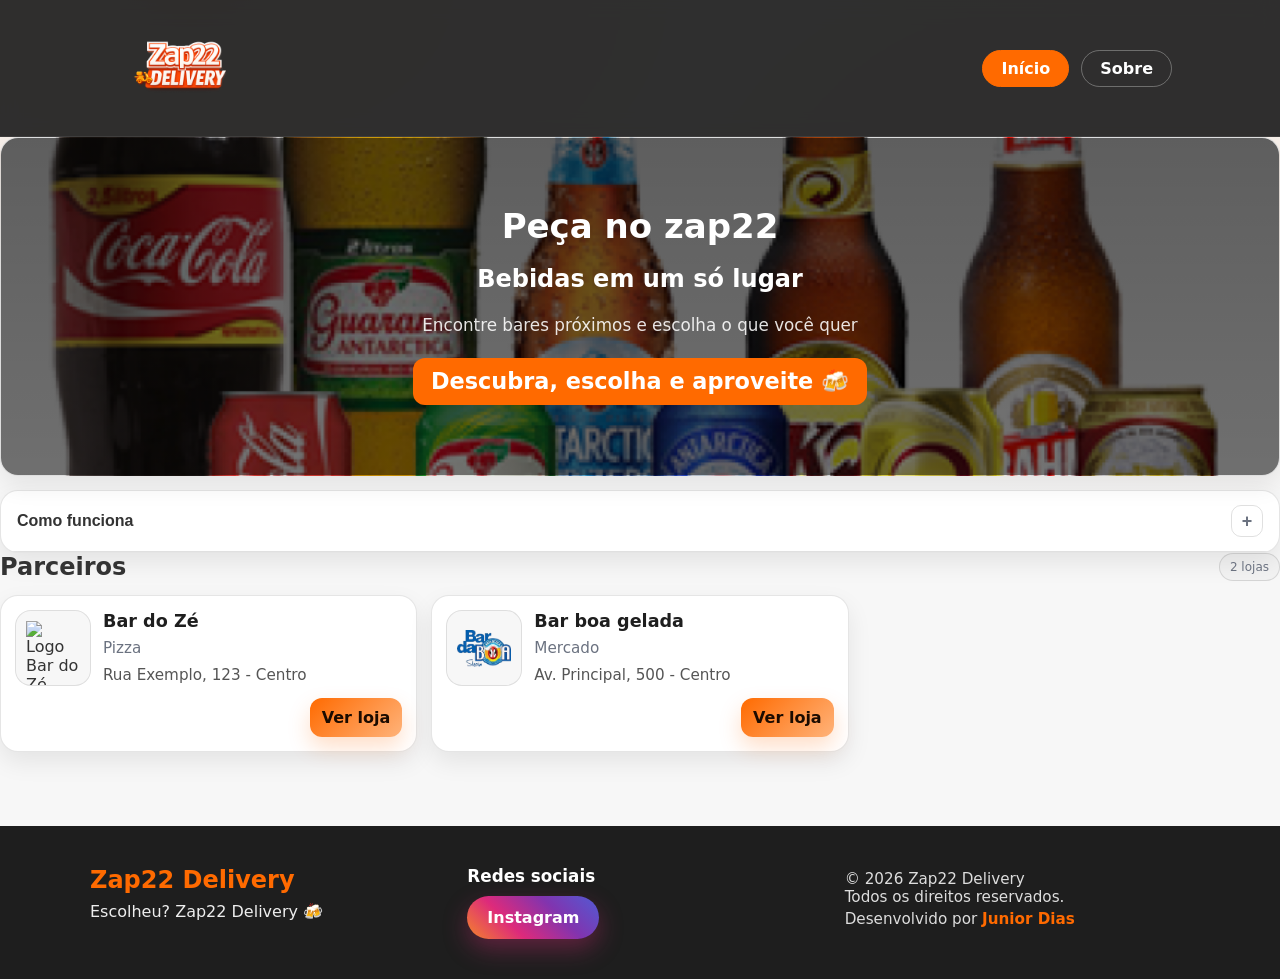
==== index.html @ 2da1bc08 "Update index.html" ====
<!doctype html>
<html lang="pt-br">
<head>
  <meta charset="utf-8" />
  <meta name="viewport" content="width=device-width,initial-scale=1" />
  <title>zap22 • Delivery</title>
  <link rel="stylesheet" href="assets/style.css" />
</head>
<body>
  <div class="topbar">
    <div class="container header">
      <a class="brand" href="index.html">
  <img class="brand-logo" src="/img/logo.png" alt="Zap22" />
</a>
     <nav class="nav">
  <a href="index.html" class="nav-btn active">Início</a>
  <a href="sobre.html" class="nav-btn">Sobre</a>
</nav>
    </div>
  </div>

 <section class="hero hero-bg">
  <div class="hero-overlay"></div>

  <div class="hero-content">
    <h1>Peça no zap22</h1>
    <h2>Bebidas em um só lugar</h2>
    <p>Encontre bares próximos e escolha o que você quer</p>
    <span>Descubra, escolha e aproveite 🍻</span>

   
    </div>

    </div>
</section>
</main>
    <div class="spacer"></div>

    <section id="como-funciona" class="accordion card">
  <button class="accordion-btn" type="button" aria-expanded="false" aria-controls="como-panel">
    <span class="accordion-title">Como funciona</span>
    <span class="accordion-icon" aria-hidden="true">+</span>
  </button>

  <div id="como-panel" class="accordion-panel" hidden>
    <ul class="accordion-list">
      <li>Abra uma loja parceira.</li>
      <li>Escolha seu bairro (taxa muda).</li>
      <li>Adicione produtos ao carrinho.</li>
      <li>Finalize: mensagem pronta no WhatsApp do parceiro.</li>
      <li>Rápido, prático, sem cadastro ou login</li>
    </ul>
  </div>
</section>

    <section id="parceiros">
      <div class="row" style="align-items:center; justify-content:space-between;">
        <h2 style="margin:0">Parceiros</h2>
        <span class="badge" id="countBadge">Carregando...</span>
      </div>
      <div class="spacer"></div>

      <div id="storesGrid" class="grid"></div>
    </section>

    <div class="spacer"></div>

      <footer id="footer">
  <div class="footer-container">
    <div class="footer-brand">
      <h3>Zap22 Delivery</h3>
      <span class="footer-slogan">Escolheu? Zap22 Delivery 🍻</span>
    </div>

    <div class="footer-links">
      <h4>Redes sociais</h4>
      <a
        href="https://www.instagram.com"
        target="_blank"
        rel="noopener noreferrer"
        aria-label="Instagram Zap22"
      >
        Instagram
      </a>
    </div>

    <div class="footer-copy">
      <p>
        © <span id="ano-footer"></span> Zap22 Delivery <br>
        Todos os direitos reservados.
      </p>
      <p class="footer-dev">
        Desenvolvido por
        <a href="mailto:jrdias32@gmail.com">Junior Dias</a>
      </p>
    </div>
  </div>
</footer>

  <script src="assets/app.js"></script>
  <script>
    Zap22.renderHome();
  </script>
</body>
</html>
---- assets/style.css ----
:root{
  --primary: #FF6A00;
  --primary2: #e85f00;

  --dark: #1E1E1E;
  --light: #F7F7F7;

  /* compat com MVP */
  --bg: var(--light);
  --card: #ffffff;
  --muted: #6b7280;
  --text: #333333;

  --brand: var(--primary);
  --brand2: var(--primary2);

  --danger: #ef4444;
  --border: rgba(0,0,0,.12);
  --shadow: 0 10px 25px rgba(0,0,0,.08);
}

*{ box-sizing:border-box }

body{
  margin:0;
  font-family: system-ui, -apple-system, Segoe UI, Roboto, Arial;
  background:
    radial-gradient(900px 520px at 15% 0%, rgba(255,106,0,.12), transparent 60%),
    radial-gradient(900px 520px at 90% 20%, rgba(255,106,0,.08), transparent 60%),
    var(--bg);
  color:var(--text);
}

a{ color:inherit; text-decoration:none }

.container{ max-width:1100px; margin:0 auto; padding:18px }
.row{ display:flex; gap:14px; flex-wrap:wrap }
.spacer{ height:14px }

/* ===== HEADER / TOPBAR ===== */
.topbar{
  position:sticky;
  top:0;
  z-index:10;
  background: rgba(30,30,30,.92);
  backdrop-filter: blur(10px);
  border-bottom: 1px solid rgba(255,255,255,.08);
}

.header{
  display:flex;
  align-items:center;
  justify-content:space-between;
  gap:12px;
}

.brand-logo{
  height: 100px;
  width: auto;
  display: block;
}

.brand{
  display:flex;
  align-items:center;
  gap:10px;
  font-weight:900;
  letter-spacing:.2px;
  color:#fff;
}

.brand-badge{
  width:36px;
  height:36px;
  border-radius:12px;
  background: linear-gradient(135deg, var(--brand), #ffb37a);
  display:grid;
  place-items:center;
  font-weight:900;
  color:#1b0b00;
}

.nav {
  display: flex;
  gap: 12px;
}

.nav-btn {
  padding: 8px 18px;
  border-radius: 20px;
  text-decoration: none;
  font-weight: 600;
  color: #fff;
  background: transparent;
  border: 1px solid rgba(255,255,255,0.3);
  transition: all 0.2s ease;
}

.nav-btn:hover {
  background: rgba(255,255,255,0.15);
}

/* BOTÃO ATIVO */
.nav-btn.active {
  background: var(--primary);
  border-color: var(--primary);
  color: #fff;
}
/* ===== HERO ===== */
/* ===== HERO COM IMAGEM (LIMPO E LEGÍVEL) ===== */
.hero.hero-bg{
  position: relative;
  overflow: hidden;
  border-radius: 18px;
  padding: 70px 22px;
  border: 1px solid rgba(0,0,0,.10);
  box-shadow: var(--shadow);

  /* imagem */
  background-image: url("../img/hero.png");
  background-size: cover;
  background-position: center;
  background-repeat: no-repeat;
}
.hero p {
  font-size: 1.2rem;
  margin-bottom: 10px;
}

.hero span {
  font-size: 1rem;
  color: #ffd6b3;
}

.hero span {
  display: inline-block;
  margin-top: 20px;
  padding: 10px 18px;
  font-size: 1.4rem;
  font-weight: bold;
  background: rgb(255, 106, 0);
  border-radius: 12px;
  color: #fff;
}
/* overlay escuro para leitura */
.hero-overlay{
  position:absolute;
  inset:0;
  background: linear-gradient(
    rgba(0,0,0,.62),
    rgba(0,0,0,.55)
  );
}

/* conteúdo por cima do overlay */
.hero-content{
  position: relative;
  z-index: 1;
  max-width: 820px;
  margin: 0 auto;
  text-align: center;
  color: #fff;
}

.hero-content h1{
  margin: 0 0 10px 0;
  font-size: 34px;
  line-height: 1.1;
  color: #fff;
}

.hero-content p{
  margin: 0;
  color: rgba(255,255,255,.88);
  font-size: 1.05rem;
  line-height: 1.5;
}

/* destaque do nome */
.brand-accent{ color: var(--brand); }

/* busca/cta: simples e alinhado */
.hero-search{
  margin-top: 18px;
  display: grid;
  grid-template-columns: 1fr auto;
  gap: 10px;
  align-items: center;
}

/* input no hero: fundo branco */
.hero-input{
  background: rgba(255,255,255,.95);
  border: 1px solid rgba(255,255,255,.45);
  color: var(--dark);
}
.hero-input::placeholder{
  color: rgba(30,30,30,.55);
}

.hero-btn{
  padding: 12px 16px;
  border-radius: 14px;
  white-space: nowrap;
}

/* “chips” embaixo */
.hero-note{
  margin-top: 14px;
  display: flex;
  justify-content: center;
  gap: 10px;
  flex-wrap: wrap;
}

/* pills no hero: versão escura */
.hero-note .pill{
  background: rgba(0,0,0,.22);
  border: 1px solid rgba(255,255,255,.18);
  color: rgba(255,255,255,.92);
}

/* Responsivo */
@media (max-width: 900px){
  .hero.hero-bg{
    padding: 56px 18px;
  }
  .hero-content h1{
    font-size: 28px;
  }
  .hero-search{
    grid-template-columns: 1fr;
  }
  .hero-btn{
    width: 100%;
  }
}

/* ===== INPUTS ===== */
.input, select, textarea{
  width:100%;
  border:1px solid var(--border);
  background:#fff;
  color:var(--text);
  border-radius:12px;
  padding:10px 12px;
  outline:none;
  box-shadow:none;
}

.input:focus, select:focus, textarea:focus{
  border-color: rgba(255,106,0,.45);
  box-shadow: 0 0 0 4px rgba(255,106,0,.12);
}

textarea{ min-height:90px; resize:vertical }

/* ===== BOTÕES ===== */
.btn{
  border:0;
  cursor:pointer;
  border-radius:12px;
  padding:10px 12px;
  font-weight:800;
  color:#1b0b00;
  background: var(--brand);
}
.btn:hover{ background: var(--brand2) }

.btn.secondary{
  background: transparent;
  color: var(--text);
  border:1px solid var(--border);
}
.btn.secondary:hover{
  border-color: rgba(255,106,0,.45);
  background: rgba(255,106,0,.06);
}

.btn.danger{
  background: transparent;
  color: var(--danger);
  border: 1px solid rgba(239,68,68,.35);
}
.btn.danger:hover{ background: rgba(239,68,68,.06); }

.btn:disabled{ opacity:.55; cursor:not-allowed; }

/* Variações */
.btn.primary{
  background: linear-gradient(135deg, var(--brand), #ffb37a);
  color:#1b0b00;
  box-shadow: 0 10px 22px rgba(255,106,0,.22);
}
.btn.primary:hover{ filter: brightness(1.02); }

.btn.outline{
  background: transparent;
  color: var(--dark);
  border: 1px solid rgba(255,106,0,.55);
}
.btn.outline:hover{ background: rgba(255,106,0,.08); }

.btn.glow:hover{ box-shadow: 0 0 22px rgba(255,106,0,.28); }
.btn.block{ width:100% }

.btn.small{
  padding:8px 10px;
  border-radius:10px;
  font-size:13px;
}

/* ===== GRID / CARDS ===== */
.grid{
  display:grid;
  grid-template-columns: repeat(3, 1fr);
  gap:14px;
}
@media (max-width:900px){ .grid{ grid-template-columns: repeat(2, 1fr); } }
@media (max-width:560px){ .grid{ grid-template-columns: 1fr; } }

.card{
  border:1px solid rgba(0,0,0,.10);
  background: var(--card);
  border-radius:18px;
  padding:14px;
  box-shadow: var(--shadow);
}
.card h3{ margin:0 0 6px 0; color: var(--dark) }

.small{ font-size:13px; color: var(--muted) }

.badge{
  display:inline-flex;
  align-items:center;
  gap:6px;
  padding:6px 10px;
  border-radius:999px;
  border:1px solid rgba(0,0,0,.12);
  color: var(--muted);
  font-size:12px;
  background: rgba(0,0,0,.02);
}

/* ===== LAYOUT LOJA ===== */
.split{
  display:grid;
  grid-template-columns: 1.5fr 1fr;
  gap:14px;
}
@media (max-width:900px){ .split{ grid-template-columns: 1fr; } }

.map{
  width:100%;
  height:240px;
  border:1px solid rgba(0,0,0,.10);
  border-radius:18px;
  overflow:hidden;
  box-shadow: var(--shadow);
}

/* ===== CARRINHO ===== */
.cart{
  position:sticky;
  top:78px;
  border:1px solid rgba(0,0,0,.10);
  background:#fff;
  border-radius:18px;
  padding:14px;
  box-shadow: var(--shadow);
}

.cart h3{ margin:0 0 10px 0; color: var(--dark) }

.cart-items{
  display:flex;
  flex-direction:column;
  gap:10px;
  max-height:260px;
  overflow:auto;
  padding-right:6px;
}

.cart-item{
  border:1px solid rgba(0,0,0,.10);
  border-radius:14px;
  padding:10px;
  display:flex;
  justify-content:space-between;
  gap:8px;
  background: rgba(0,0,0,.02);
}

.cart-item .name{ font-weight:800; color: var(--dark) }
.cart-item .muted{ color: var(--muted); font-size:12px }

.cart-item .actions{ display:flex; gap:6px; align-items:center; }

.qty{
  width:34px;
  height:34px;
  border-radius:10px;
  border:1px solid rgba(0,0,0,.12);
  background:#fff;
  color: var(--dark);
  cursor:pointer;
  font-weight:900;
}
.qty:hover{
  border-color: rgba(255,106,0,.45);
  background: rgba(255,106,0,.08);
}

.totals{
  margin-top:10px;
  border-top:1px solid rgba(0,0,0,.10);
  padding-top:10px;
  font-size:14px;
  color: var(--muted);
}

.totals .line{ display:flex; justify-content:space-between; margin:6px 0; }
.totals .total{ color: var(--dark); font-weight:900; font-size:16px; }

/* ===== DESTAQUES (CAIXAS) ===== */
.callout{
  border-radius: 18px;
  padding: 14px 14px;
  border: 1px solid rgba(0,0,0,.10);
  background: #fff;
  box-shadow: var(--shadow);
}

.callout .title{
  font-weight: 900;
  margin-bottom: 6px;
  display:flex;
  align-items:center;
  gap:8px;
  color: var(--dark);
}

.callout.success{ border-color: rgba(34,197,94,.35); background: rgba(34,197,94,.08); }
.callout.info{ border-color: rgba(59,130,246,.28); background: rgba(59,130,246,.08); }
.callout.warn{ border-color: rgba(255,106,0,.35); background: rgba(255,106,0,.08); }
.callout.danger{ border-color: rgba(239,68,68,.28); background: rgba(239,68,68,.08); }

.pill{
  display:inline-flex;
  align-items:center;
  gap:6px;
  padding: 6px 10px;
  border-radius: 999px;
  border: 1px solid rgba(0,0,0,.12);
  font-size: 12px;
  color: var(--muted);
  background: rgba(255,255,255,.6);
}
.pill.success{ border-color: rgba(34,197,94,.35); color: #166534; }
.pill.warn{ border-color: rgba(255,106,0,.35); color: #7c2d12; }
.pill.info{ border-color: rgba(59,130,246,.28); color: #1e40af; }
.pill.danger{ border-color: rgba(239,68,68,.28); color: #7f1d1d; }

/* ===== PÁGINA SOBRE ===== */
.avisos-container{
  max-width: 1100px;
  margin: 34px auto 0;
  padding: 0 18px;
  display:grid;
  grid-template-columns: repeat(auto-fit, minmax(260px, 1fr));
  gap: 14px;
}

.aviso-card{
  background:#fff;
  padding:18px;
  border-radius:18px;
  box-shadow: var(--shadow);
  border: 1px solid rgba(0,0,0,.10);
}

.aviso-card h4{
  margin:0 0 8px 0;
  color: var(--primary);
  font-size:1.05rem;
}

.aviso-card p{
  margin:0;
  font-size:.98rem;
  line-height:1.55;
  color:#555;
}

.sobre-container{
  max-width:900px;
  margin:24px auto 60px;
  padding: 0 18px;
  display:grid;
  gap:14px;
}

.sobre-bloco{
  background:#fff;
  padding:22px;
  border-radius:18px;
  box-shadow: var(--shadow);
  border: 1px solid rgba(0,0,0,.10);
}

.sobre-bloco h3{
  margin:0 0 10px 0;
  color: var(--primary);
}

.sobre-bloco p{
  margin:0;
  font-size:1.05rem;
  line-height:1.65;
  color:#444;
}

.sobre-bloco.destaque{
  background: linear-gradient(135deg, rgba(255,106,0,.16), rgba(255,179,122,.25));
  border-color: rgba(255,106,0,.28);
}
.sobre-bloco.destaque h3{ color: #7c2d12; }

/* ===== FOOTER (SEU) ===== */
#footer{
  background: var(--dark);
  color: #ccc;
  padding: 40px 24px;
  margin-top: 60px;
}

.footer-container{
  max-width: 1100px;
  margin: auto;
  display: grid;
  grid-template-columns: repeat(auto-fit, minmax(220px, 1fr));
  gap: 32px;
  align-items: start;
}

.footer-brand h3{
  margin: 0 0 8px;
  color: var(--primary);
  font-size: 1.5rem;
}

.footer-slogan{
  font-size: 1rem;
  color: #eee;
}

.footer-links h4{
  margin: 0 0 10px 0;
  color: #fff;
  font-size: 1.05rem;
}

.footer-links a{
  display: inline-flex;
  align-items: center;
  justify-content: center;
  padding: 12px 20px;
  background: linear-gradient(45deg, #f58529, #dd2a7b, #8134af, #515bd4);
  color: #ffffff;
  font-weight: 700;
  border-radius: 30px;
  text-decoration: none;
  transition: transform 0.25s ease, box-shadow 0.25s ease, filter .2s ease;
  box-shadow: 0 10px 25px rgba(221, 42, 123, 0.35);
}

.footer-links a:hover{
  transform: translateY(-2px);
  filter: brightness(1.02);
}

.footer-copy p{
  margin: 4px 0;
  font-size: 0.95rem;
  color: #ddd;
}

.footer-dev a{
  color: var(--primary);
  text-decoration: none;
  font-weight: 700;
}

.footer-dev a:hover{ text-decoration: underline; }

@media (max-width: 560px){
  .brand-logo{ height: 38px; }
}

/* ===== CARD HOME COM LOGO ===== */
.store-card{
  display: grid;
  gap: 12px;
}

.store-card-top{
  display: grid;
  grid-template-columns: 76px 1fr;
  gap: 12px;
  align-items: center;
}

.store-logo{
  width: 76px;
  height: 76px;
  border-radius: 16px;
  border: 1px solid rgba(0,0,0,.10);
  background: rgba(0,0,0,.03);
  display: grid;
  place-items: center;
  overflow: hidden;
}

.store-logo img{
  width: 100%;
  height: 100%;
  object-fit: contain;   /* NÃO corta */
  padding: 10px;         /* respiro */
}

.store-logo.fallback{
  font-weight: 900;
  color: rgba(0,0,0,.55);
  font-size: 20px;
}

.store-title{
  margin: 0 0 4px 0;
  color: var(--dark);
  font-size: 1.1rem;
  line-height: 1.2;
}

.store-meta{
  color: var(--muted);
  font-size: 0.95rem;
  line-height: 1.35;
}

.store-address{
  margin-top: 6px;
  color: #555;
  font-size: 0.95rem;
  line-height: 1.35;
  word-break: break-word; /* endereço longo não estoura */
}

.store-card-bottom{
  display:flex;
  justify-content: flex-end;
}

/* ===== Produto com imagem ===== */
.product-card {
  padding: 0;
  overflow: hidden;
}

.product-img {
  width: 100%;
  height: 160px;
  background: #f3f3f3;
  border-bottom: 1px solid rgba(0,0,0,.08);
}

.product-img img {
  width: 100%;
  height: 100%;
  object-fit: cover;
  display: block;
}

.product-body {
  padding: 14px;
}

/* ===== Accordion com animação ===== */
.accordion {
  padding: 0;
  overflow: hidden;
}

.accordion-btn {
  width: 100%;
  border: 0;
  background: transparent;
  color: var(--text);
  cursor: pointer;
  padding: 14px 16px;
  display: flex;
  align-items: center;
  justify-content: space-between;
  gap: 12px;
  font-weight: 800;
}

.accordion-title { font-size: 16px; }

.accordion-icon {
  width: 32px;
  height: 32px;
  border-radius: 10px;
  display: grid;
  place-items: center;
  border: 1px solid var(--border);
  color: var(--muted);
  font-size: 18px;
  line-height: 1;
  transition: transform .2s ease;
}

.accordion-panel {
  border-top: 1px solid var(--border);
  padding: 0 16px;
}

/* wrapper animável */
.accordion-inner {
  max-height: 0;
  opacity: 0;
  overflow: hidden;
  transition: max-height .28s ease, opacity .22s ease;
  will-change: max-height, opacity;
  padding: 0;
}

/* conteúdo interno */
.accordion-content {
  padding: 12px 0 16px;
}

.accordion-list {
  margin: 0;
  padding-left: 18px;
  color: var(--muted);
  line-height: 1.6;
  font-size: 14px;
}

.accordion.is-open .accordion-icon {
  transform: rotate(45deg);
  color: var(--text);
}
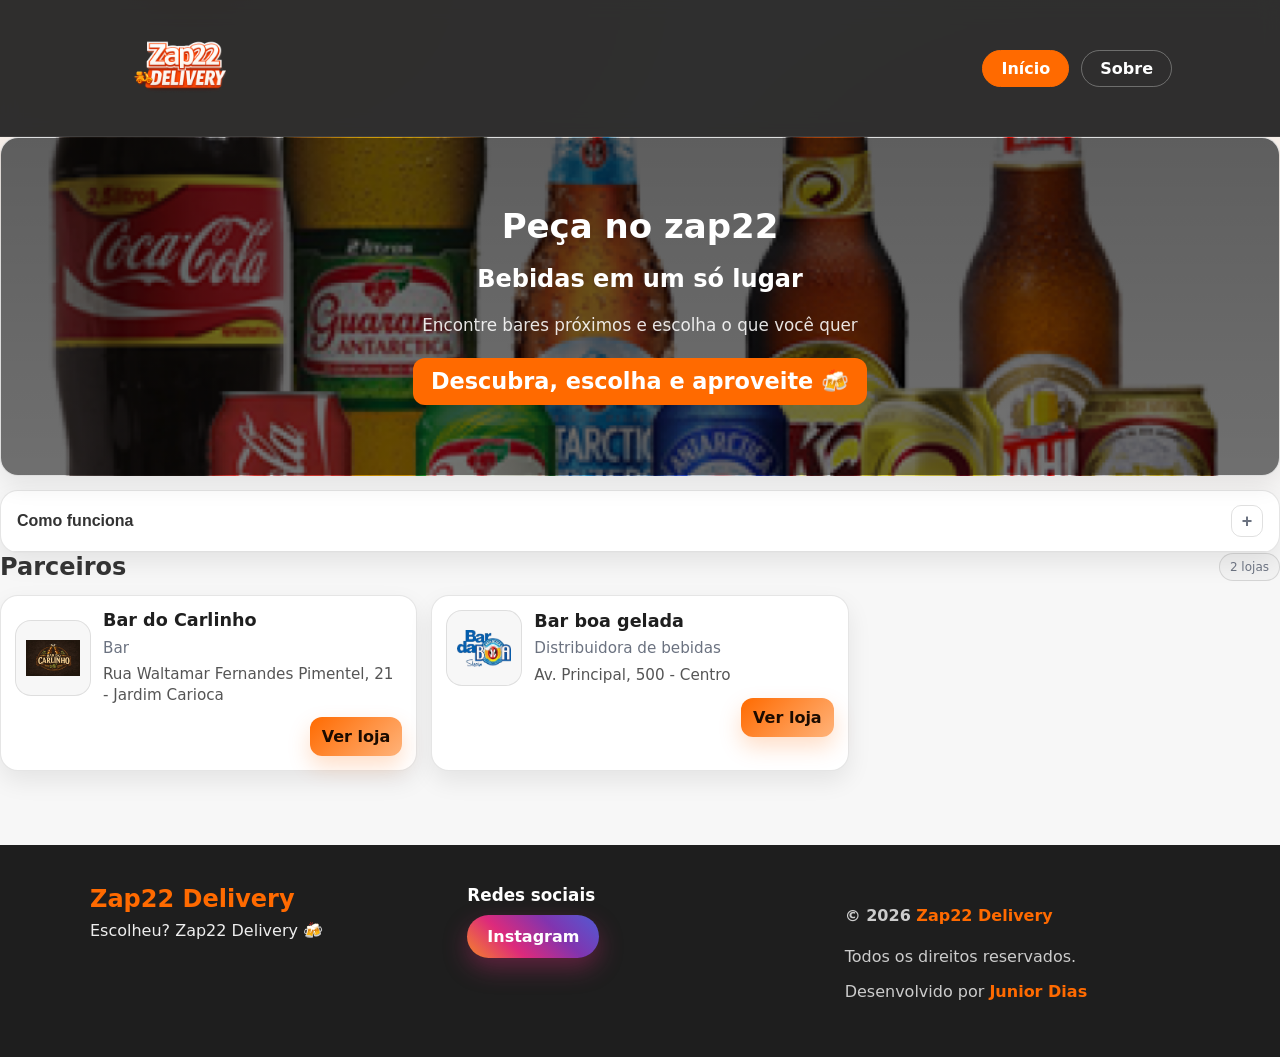
==== commit 67b3e1ed: "Add files via upload" ====
--- a/index.html
+++ b/index.html
@@ -31,7 +31,7 @@
    
     </div>
 
-    </div>
+   </div>
 </section>
 </main>
     <div class="spacer"></div>
@@ -75,7 +75,7 @@
     <div class="footer-links">
       <h4>Redes sociais</h4>
       <a
-        href="https://www.instagram.com"
+        href="https://www.instagram.com/zap22delivery/"
         target="_blank"
         rel="noopener noreferrer"
         aria-label="Instagram Zap22"
@@ -85,15 +85,20 @@
     </div>
 
     <div class="footer-copy">
-      <p>
-        © <span id="ano-footer"></span> Zap22 Delivery <br>
-        Todos os direitos reservados.
-      </p>
-      <p class="footer-dev">
-        Desenvolvido por
-        <a href="mailto:jrdias32@gmail.com">Junior Dias</a>
-      </p>
-    </div>
+  <h4>
+    © <span id="ano-footer"></span> 
+    <a href="mailto:zap22delivery@gmail.com">
+      Zap22 Delivery
+    </a>
+  </h4>
+
+  <p>Todos os direitos reservados.</p>
+
+  <p class="footer-dev">
+    Desenvolvido por 
+    <a href="mailto:jrdias32@gmail.com">Junior Dias</a>
+  </p>
+</div>
   </div>
 </footer>
 
@@ -102,4 +107,4 @@
     Zap22.renderHome();
   </script>
 </body>
-</html>
+</html>
--- a/assets/style.css
+++ b/assets/style.css
@@ -98,6 +98,51 @@
 
 .nav-btn:hover {
   background: rgba(255,255,255,0.15);
+}
+
+.btn-share {
+  display: inline-flex;
+  align-items: center;
+  gap: 8px;
+  padding: 10px 16px;
+
+  border-radius: 14px;
+  border: 1px solid rgba(34, 197, 94, 0.4);
+
+  background: linear-gradient(135deg, rgba(34,197,94,0.15), rgba(59,130,246,0.15));
+  color: var(--text);
+
+  font-weight: 700;
+  font-size: 14px;
+
+  cursor: pointer;
+  transition: all 0.25s ease;
+
+  backdrop-filter: blur(8px);
+}
+
+/* hover */
+.btn-share:hover {
+  transform: translateY(-2px);
+  box-shadow: 0 10px 25px rgba(34,197,94,0.25);
+  border-color: rgba(34, 197, 94, 0.8);
+}
+
+/* clique */
+.btn-share:active {
+  transform: scale(0.96);
+}
+
+/* ícone */
+.btn-share span {
+  font-size: 16px;
+}
+
+/* versão destaque (opcional ainda mais forte) */
+.btn-share.strong {
+  background: linear-gradient(135deg, var(--brand), #60a5fa);
+  color: #02130a;
+  border: none;
 }
 
 /* BOTÃO ATIVO */
@@ -526,6 +571,8 @@
 }
 .sobre-bloco.destaque h3{ color: #7c2d12; }
 
+
+
 /* ===== FOOTER (SEU) ===== */
 #footer{
   background: var(--dark);
@@ -579,10 +626,13 @@
   filter: brightness(1.02);
 }
 
-.footer-copy p{
-  margin: 4px 0;
-  font-size: 0.95rem;
-  color: #ddd;
+.footer-copy a {
+  color: var(--primary);
+  text-decoration: none;
+}
+
+.footer-copy a:hover {
+  text-decoration: underline;
 }
 
 .footer-dev a{
@@ -750,4 +800,89 @@
 .accordion.is-open .accordion-icon {
   transform: rotate(45deg);
   color: var(--text);
+}
+
+/* ===== Carrinho fixo no topo + gaveta ===== */
+.cartbar{
+  position: sticky;
+  top: 50px; /* ajuste conforme seu header/topbar */
+  z-index: 20;
+  margin: 12px 0;
+}
+
+.cartbar-toggle{
+  width: 100%;
+  border: 1px solid var(--border);
+  background: rgba(245, 246, 248, 0.88);
+  backdrop-filter: blur(10px);
+  color: var(--text);
+  border-radius: 16px;
+  padding: 10px 12px;
+  display:flex;
+  align-items:center;
+  justify-content:space-between;
+  gap: 12px;
+  cursor:pointer;
+}
+
+.cartbar-left{
+  display:flex;
+  flex-direction:column;
+  gap: 4px;
+  text-align:left;
+}
+
+.cartbar-title{ font-weight: 900; }
+.cartbar-meta{ color: var(--muted); font-size: 13px; }
+
+.cartbar-pill{
+  display:inline-flex;
+  align-items:center;
+  justify-content:center;
+  padding: 6px 10px;
+  border-radius: 999px;
+  border: 1px solid var(--border);
+  color: var(--muted);
+  font-size: 12px;
+}
+
+.cartdrawer{
+  position: sticky;
+  top: calc(72px + 62px);
+  z-index: 19;
+}
+
+.cartdrawer-inner{
+  border: 1px solid var(--border);
+  background: rgba(246, 247, 248, 0.92);
+  backdrop-filter: blur(10px);
+  border-radius: 18px;
+  padding: 14px;
+  box-shadow: 0 18px 40px rgba(0,0,0,.35);
+  animation: cartDrop .18s ease;
+}
+
+@keyframes cartDrop{
+  from{ transform: translateY(-6px); opacity: .0; }
+  to{ transform: translateY(0); opacity: 1; }
+}
+
+.cartdrawer-head{
+  display:flex;
+  align-items:center;
+  justify-content:space-between;
+  gap: 12px;
+  margin-bottom: 10px;
+}
+
+.cartdrawer-title{
+  font-weight: 900;
+  font-size: 16px;
+}
+
+/* mobile */
+@media (max-width: 600px){
+  .cartbar{ top: 64px; }
+  .cartdrawer{ top: calc(64px + 62px); }
+  .cartbar-left{ flex-direction: row; align-items:center; justify-content:space-between; width:100%; }
 }
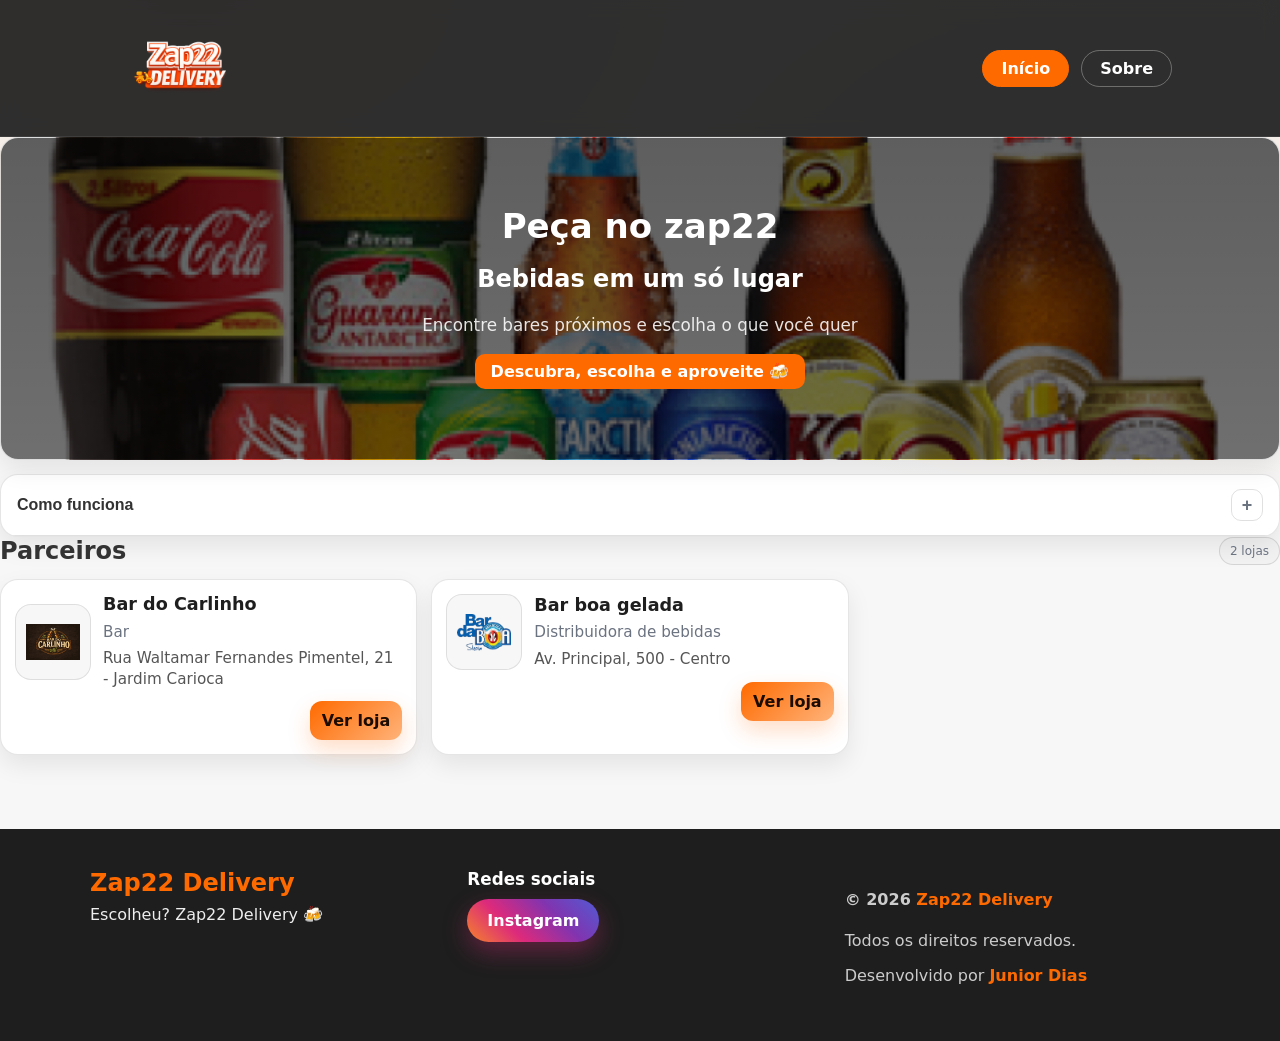
==== commit ecbaf3b3: "Add files via upload" ====
--- a/index.html
+++ b/index.html
@@ -31,9 +31,8 @@
    
     </div>
 
-   </div>
 </section>
-</main>
+
     <div class="spacer"></div>
 
     <section id="como-funciona" class="accordion card">
--- a/assets/style.css
+++ b/assets/style.css
@@ -153,7 +153,7 @@
 }
 /* ===== HERO ===== */
 /* ===== HERO COM IMAGEM (LIMPO E LEGÍVEL) ===== */
-.hero.hero-bg{
+.hero {
   position: relative;
   overflow: hidden;
   border-radius: 18px;
@@ -173,18 +173,13 @@
 }
 
 .hero span {
+  display: inline-block;
+  margin-top: 16px;
+  padding: 8px 16px;
   font-size: 1rem;
-  color: #ffd6b3;
-}
-
-.hero span {
-  display: inline-block;
-  margin-top: 20px;
-  padding: 10px 18px;
-  font-size: 1.4rem;
-  font-weight: bold;
-  background: rgb(255, 106, 0);
-  border-radius: 12px;
+  font-weight: 700;
+  background: var(--primary);
+  border-radius: 10px;
   color: #fff;
 }
 /* overlay escuro para leitura */
@@ -388,12 +383,6 @@
 }
 
 /* ===== LAYOUT LOJA ===== */
-.split{
-  display:grid;
-  grid-template-columns: 1.5fr 1fr;
-  gap:14px;
-}
-@media (max-width:900px){ .split{ grid-template-columns: 1fr; } }
 
 .map{
   width:100%;
@@ -885,4 +874,4 @@
   .cartbar{ top: 64px; }
   .cartdrawer{ top: calc(64px + 62px); }
   .cartbar-left{ flex-direction: row; align-items:center; justify-content:space-between; width:100%; }
-}+}
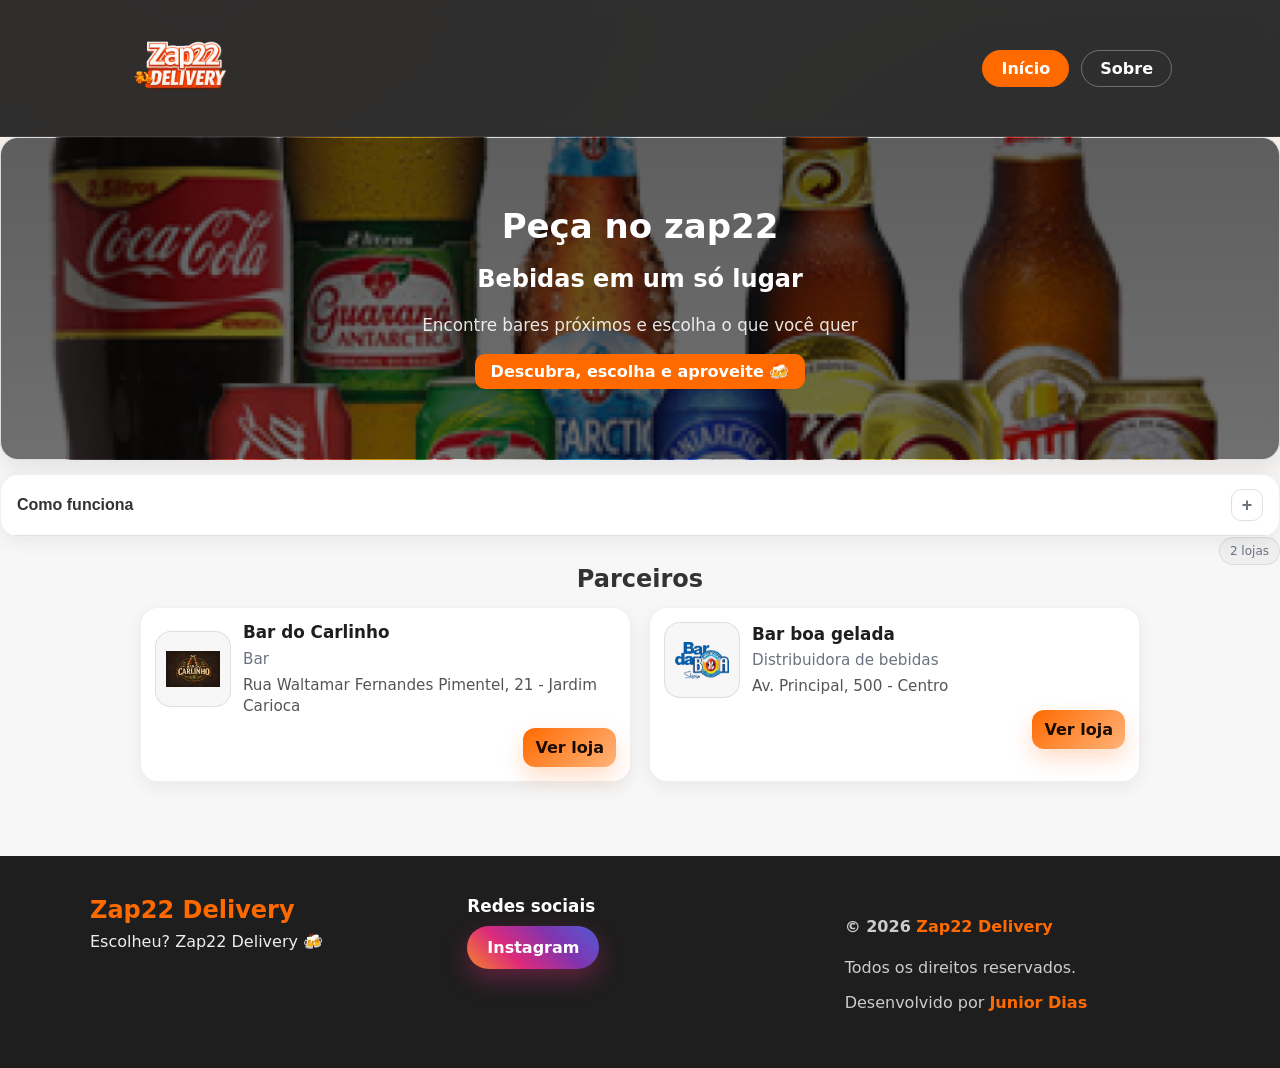
==== commit 559d9d9e: "Add files via upload" ====
--- a/index.html
+++ b/index.html
@@ -53,10 +53,13 @@
 </section>
 
     <section id="parceiros">
-      <div class="row" style="align-items:center; justify-content:space-between;">
-        <h2 style="margin:0">Parceiros</h2>
-        <span class="badge" id="countBadge">Carregando...</span>
-      </div>
+      <div class="row" style="align-items:center; justify-content:flex-end;">
+  <span class="badge" id="countBadge">Carregando...</span>
+</div>
+
+<h2 style="margin:0; text-align:center;">
+  Parceiros
+</h2>
       <div class="spacer"></div>
 
       <div id="storesGrid" class="grid"></div>
--- a/assets/style.css
+++ b/assets/style.css
@@ -152,7 +152,6 @@
   color: #fff;
 }
 /* ===== HERO ===== */
-/* ===== HERO COM IMAGEM (LIMPO E LEGÍVEL) ===== */
 .hero {
   position: relative;
   overflow: hidden;
@@ -164,7 +163,7 @@
   /* imagem */
   background-image: url("../img/hero.png");
   background-size: cover;
-  background-position: center;
+  background-position: center 50%;
   background-repeat: no-repeat;
 }
 .hero p {
@@ -353,34 +352,76 @@
 /* ===== GRID / CARDS ===== */
 .grid{
   display:grid;
-  grid-template-columns: repeat(3, 1fr);
-  gap:14px;
-}
-@media (max-width:900px){ .grid{ grid-template-columns: repeat(2, 1fr); } }
-@media (max-width:560px){ .grid{ grid-template-columns: 1fr; } }
+  grid-template-columns: repeat(auto-fit, minmax(260px, 1fr));
+  gap:18px;
+
+  max-width: 1000px;
+  margin: 0 auto;
+}
 
 .card{
-  border:1px solid rgba(0,0,0,.10);
+  position: relative;
+  border:1px solid rgba(0,0,0,.06);
   background: var(--card);
   border-radius:18px;
   padding:14px;
-  box-shadow: var(--shadow);
-}
-.card h3{ margin:0 0 6px 0; color: var(--dark) }
-
-.small{ font-size:13px; color: var(--muted) }
+
+  box-shadow: 0 6px 18px rgba(0,0,0,.06);
+
+  transition: all .25s ease;
+  cursor: pointer;
+}
+
+.card:hover{
+  transform: translateY(-4px) scale(1.01);
+  box-shadow: 0 14px 32px rgba(0,0,0,.12);
+  border-color: rgba(255,106,0,.25);
+}
+
+.card::after{
+  content:"";
+  position:absolute;
+  inset:0;
+  border-radius:18px;
+  pointer-events:none;
+  transition:.25s ease;
+}
+
+.card:hover::after{
+  box-shadow: inset 0 0 0 1px rgba(255,106,0,.25);
+}
+
+.card:active{
+  transform: scale(0.98);
+}
+
+.card h3{
+  margin:0 0 6px 0;
+  color: var(--dark);
+  font-size: 1.05rem;
+}
+
+.small{
+  font-size:13px;
+  color: var(--muted);
+  line-height: 1.4;
+}
 
 .badge{
   display:inline-flex;
   align-items:center;
   gap:6px;
   padding:6px 10px;
+
   border-radius:999px;
-  border:1px solid rgba(0,0,0,.12);
+  border:1px solid rgba(0,0,0,.08);
+
   color: var(--muted);
   font-size:12px;
-  background: rgba(0,0,0,.02);
-}
+
+  background: rgba(0,0,0,.03);
+}
+
 
 /* ===== LAYOUT LOJA ===== */
 
@@ -715,7 +756,7 @@
 .product-img img {
   width: 100%;
   height: 100%;
-  object-fit: cover;
+  object-fit: contain;
   display: block;
 }
 
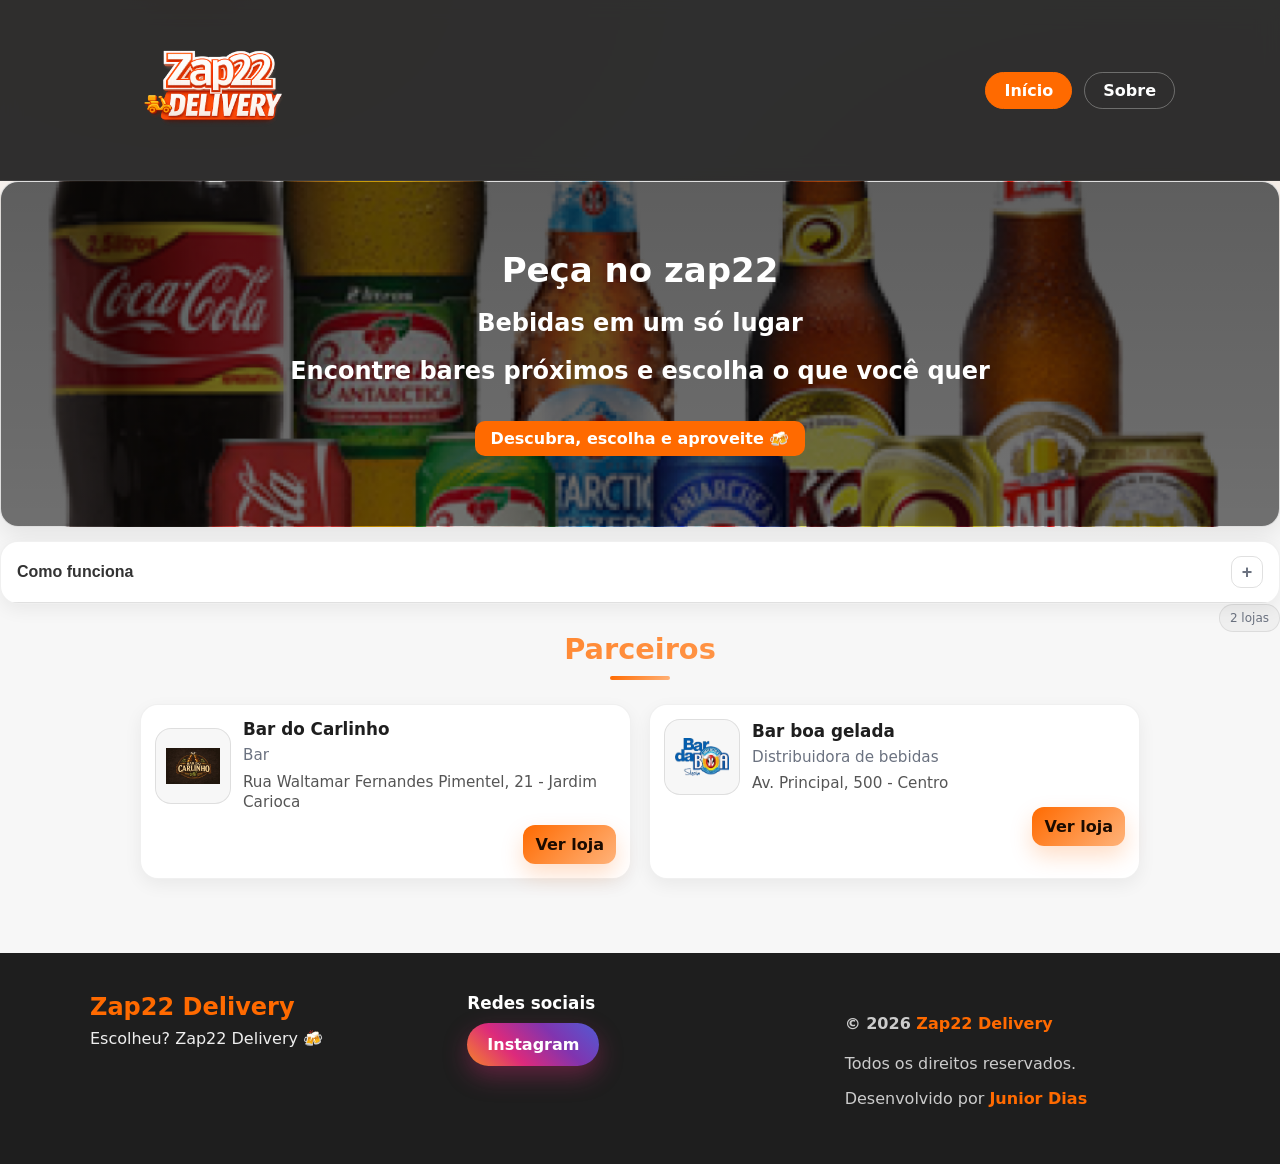
==== commit ad1caa69: "Add files via upload" ====
--- a/index.html
+++ b/index.html
@@ -25,7 +25,7 @@
   <div class="hero-content">
     <h1>Peça no zap22</h1>
     <h2>Bebidas em um só lugar</h2>
-    <p>Encontre bares próximos e escolha o que você quer</p>
+    <h2>Encontre bares próximos e escolha o que você quer</h2>
     <span>Descubra, escolha e aproveite 🍻</span>
 
    
@@ -57,9 +57,7 @@
   <span class="badge" id="countBadge">Carregando...</span>
 </div>
 
-<h2 style="margin:0; text-align:center;">
-  Parceiros
-</h2>
+<h2 class="section-title">Parceiros</h2>
       <div class="spacer"></div>
 
       <div id="storesGrid" class="grid"></div>
--- a/assets/style.css
+++ b/assets/style.css
@@ -33,7 +33,7 @@
 
 a{ color:inherit; text-decoration:none }
 
-.container{ max-width:1100px; margin:0 auto; padding:18px }
+.container{ max-width:1100px; margin:0 auto; padding:15px }
 .row{ display:flex; gap:14px; flex-wrap:wrap }
 .spacer{ height:14px }
 
@@ -55,7 +55,7 @@
 }
 
 .brand-logo{
-  height: 100px;
+  height: 150px;
   width: auto;
   display: block;
 }
@@ -275,6 +275,33 @@
   }
 }
 
+.section-title{
+  text-align: center;
+  font-size: 1.8rem;
+  font-weight: 900;
+  margin: 0;
+
+  /* efeito gradiente leve */
+  background: linear-gradient(135deg, var(--primary), #ffb37a);
+  -webkit-background-clip: text;
+  -webkit-text-fill-color: transparent;
+
+  /* espaço */
+  margin-bottom: 10px;
+}
+
+/* linha decorativa embaixo (estilo iFood) */
+.section-title::after{
+  content: "";
+  display: block;
+  width: 60px;
+  height: 4px;
+  margin: 10px auto 0;
+  border-radius: 999px;
+
+  background: linear-gradient(135deg, var(--primary), #ffb37a);
+}
+
 /* ===== INPUTS ===== */
 .input, select, textarea{
   width:100%;
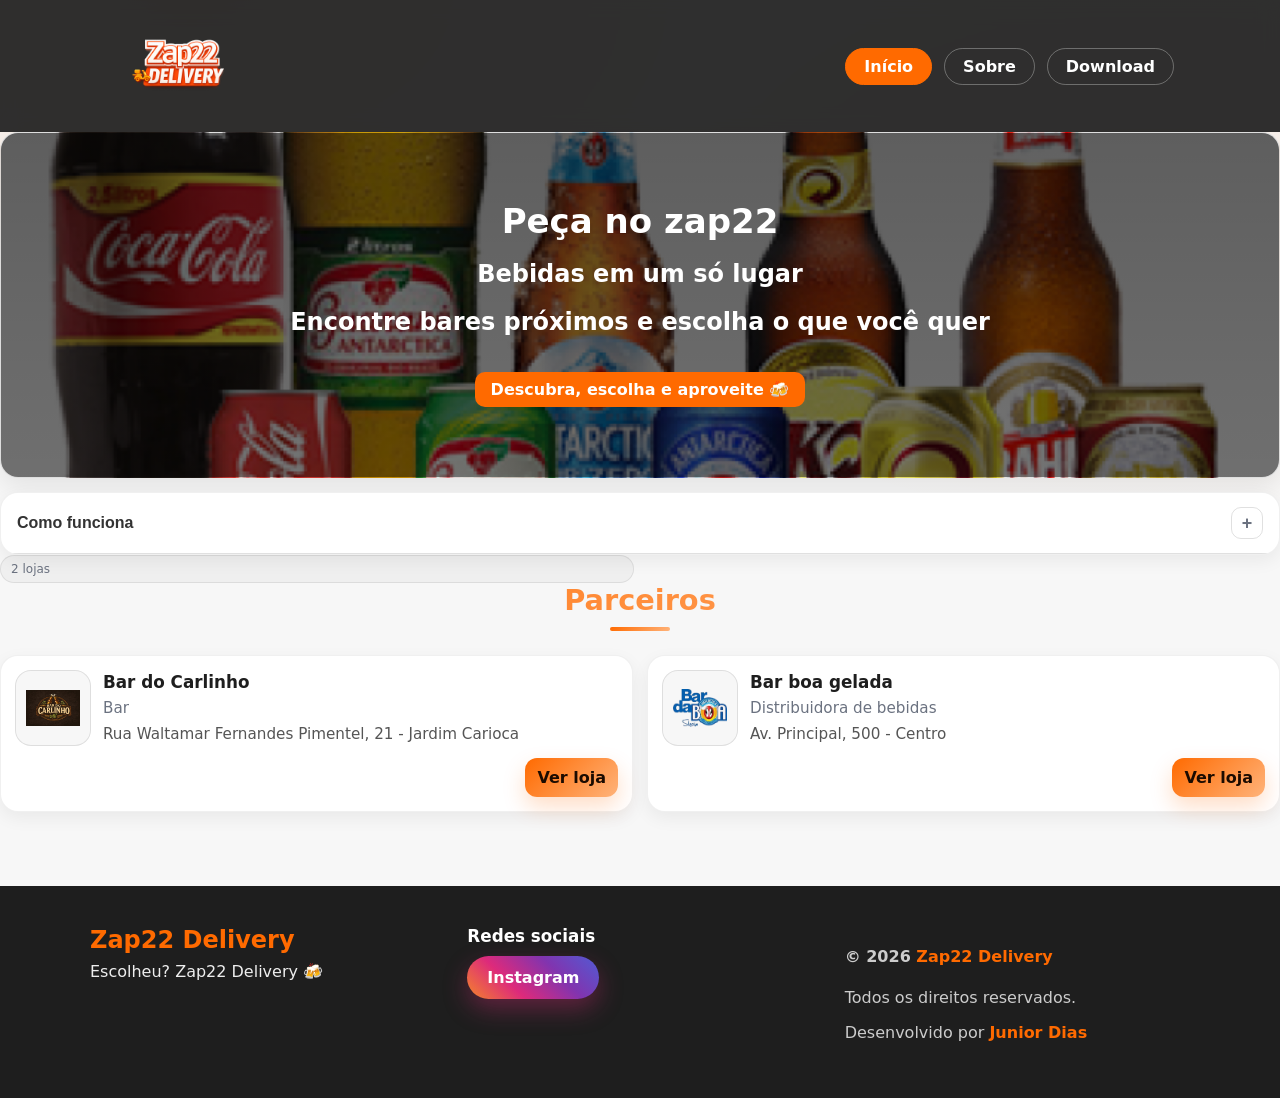
==== commit 5e0a828b: "Add files via upload" ====
--- a/index.html
+++ b/index.html
@@ -3,8 +3,27 @@
 <head>
   <meta charset="utf-8" />
   <meta name="viewport" content="width=device-width,initial-scale=1" />
-  <title>zap22 • Delivery</title>
+  <title>Zap22 • Delivery</title>
   <link rel="stylesheet" href="assets/style.css" />
+  <meta name="description" content="Zap22 Delivery - O ponto de encontro das bebidas em Campos. Peça direto no WhatsApp dos melhores comércios locais.">
+<meta name="author" content="Junior Dias">
+
+<meta property="og:type" content="website">
+<meta property="og:url" content="https://zap22.vercel.app/">
+<meta property="og:title" content="Zap22 Delivery • Escolheu? Pediu! 🍻">
+<meta property="og:description" content="Encontre bares e distribuidoras em Campos dos Goytacazes e peça sem intermediários.">
+<meta property="og:image" content="https://zap22.vercel.app/img/op.png">
+<meta property="og:image:width" content="1024">
+<meta property="og:image:height" content="630">
+<meta property="og:image:type" content="image/png">
+
+<meta property="twitter:card" content="summary_large_image">
+<meta property="twitter:url" content="https://zap22.vercel.app/">
+<meta property="twitter:title" content="Zap22 Delivery • Escolheu? Pediu! 🍻">
+<meta property="twitter:description" content="Bebidas geladas e comércios locais em um só lugar. Direto pelo Zap!">
+<meta property="twitter:image" content="https://zap22.vercel.app/img/op.png">
+
+<link rel="icon" type="image/png" href="img/logo.png">
 </head>
 <body>
   <div class="topbar">
@@ -15,6 +34,7 @@
      <nav class="nav">
   <a href="index.html" class="nav-btn active">Início</a>
   <a href="sobre.html" class="nav-btn">Sobre</a>
+  <a href="download.html" class="nav-btn">Download</a>
 </nav>
     </div>
   </div>
--- a/assets/style.css
+++ b/assets/style.css
@@ -1,4 +1,4 @@
-:root{
+:root {
   --primary: #FF6A00;
   --primary2: #e85f00;
 
@@ -15,36 +15,55 @@
   --brand2: var(--primary2);
 
   --danger: #ef4444;
-  --border: rgba(0,0,0,.12);
-  --shadow: 0 10px 25px rgba(0,0,0,.08);
-}
-
-*{ box-sizing:border-box }
-
-body{
-  margin:0;
+  --border: rgba(0, 0, 0, .12);
+  --shadow: 0 10px 25px rgba(0, 0, 0, .08);
+}
+
+* {
+  box-sizing: border-box
+}
+
+body {
+  margin: 0;
   font-family: system-ui, -apple-system, Segoe UI, Roboto, Arial;
   background:
-    radial-gradient(900px 520px at 15% 0%, rgba(255,106,0,.12), transparent 60%),
-    radial-gradient(900px 520px at 90% 20%, rgba(255,106,0,.08), transparent 60%),
+    radial-gradient(900px 520px at 15% 0%, rgba(255, 106, 0, .12), transparent 60%),
+    radial-gradient(900px 520px at 90% 20%, rgba(255, 106, 0, .08), transparent 60%),
     var(--bg);
-  color:var(--text);
-}
-
-a{ color:inherit; text-decoration:none }
-
-.container{ max-width:1100px; margin:0 auto; padding:15px }
-.row{ display:flex; gap:14px; flex-wrap:wrap }
-.spacer{ height:14px }
+  color: var(--text);
+}
+
+a {
+  color: inherit;
+  text-decoration: none
+}
+
+/* =========================
+   CONTAINER PADRÃO
+========================= */
+.container{
+  width:100%;
+  max-width:1100px;
+  margin:0 auto;
+  padding:16px;
+}
+.row {
+  display: flex;
+  gap: 14px;
+  flex-wrap: wrap
+}
+
+.spacer {
+  height: 14px
+}
 
 /* ===== HEADER / TOPBAR ===== */
 .topbar{
   position:sticky;
   top:0;
-  z-index:10;
+  z-index:100;
   background: rgba(30,30,30,.92);
   backdrop-filter: blur(10px);
-  border-bottom: 1px solid rgba(255,255,255,.08);
 }
 
 .header{
@@ -52,32 +71,30 @@
   align-items:center;
   justify-content:space-between;
   gap:12px;
-}
-
+  flex-wrap:wrap;
+}
 .brand-logo{
-  height: 150px;
-  width: auto;
-  display: block;
-}
-
-.brand{
-  display:flex;
-  align-items:center;
-  gap:10px;
-  font-weight:900;
-  letter-spacing:.2px;
-  color:#fff;
-}
-
-.brand-badge{
-  width:36px;
-  height:36px;
-  border-radius:12px;
+  height:100px;
+}
+
+.brand {
+  display: flex;
+  align-items: center;
+  gap: 10px;
+  font-weight: 900;
+  letter-spacing: .2px;
+  color: #fff;
+}
+
+.brand-badge {
+  width: 36px;
+  height: 36px;
+  border-radius: 12px;
   background: linear-gradient(135deg, var(--brand), #ffb37a);
-  display:grid;
-  place-items:center;
-  font-weight:900;
-  color:#1b0b00;
+  display: grid;
+  place-items: center;
+  font-weight: 900;
+  color: #1b0b00;
 }
 
 .nav {
@@ -92,12 +109,12 @@
   font-weight: 600;
   color: #fff;
   background: transparent;
-  border: 1px solid rgba(255,255,255,0.3);
+  border: 1px solid rgba(255, 255, 255, 0.3);
   transition: all 0.2s ease;
 }
 
 .nav-btn:hover {
-  background: rgba(255,255,255,0.15);
+  background: rgba(255, 255, 255, 0.15);
 }
 
 .btn-share {
@@ -109,7 +126,7 @@
   border-radius: 14px;
   border: 1px solid rgba(34, 197, 94, 0.4);
 
-  background: linear-gradient(135deg, rgba(34,197,94,0.15), rgba(59,130,246,0.15));
+  background: linear-gradient(135deg, rgba(34, 197, 94, 0.15), rgba(59, 130, 246, 0.15));
   color: var(--text);
 
   font-weight: 700;
@@ -124,7 +141,7 @@
 /* hover */
 .btn-share:hover {
   transform: translateY(-2px);
-  box-shadow: 0 10px 25px rgba(34,197,94,0.25);
+  box-shadow: 0 10px 25px rgba(34, 197, 94, 0.25);
   border-color: rgba(34, 197, 94, 0.8);
 }
 
@@ -151,13 +168,14 @@
   border-color: var(--primary);
   color: #fff;
 }
+
 /* ===== HERO ===== */
 .hero {
   position: relative;
   overflow: hidden;
   border-radius: 18px;
   padding: 70px 22px;
-  border: 1px solid rgba(0,0,0,.10);
+  border: 1px solid rgba(0, 0, 0, .10);
   box-shadow: var(--shadow);
 
   /* imagem */
@@ -166,6 +184,7 @@
   background-position: center 50%;
   background-repeat: no-repeat;
 }
+
 .hero p {
   font-size: 1.2rem;
   margin-bottom: 10px;
@@ -181,18 +200,17 @@
   border-radius: 10px;
   color: #fff;
 }
+
 /* overlay escuro para leitura */
-.hero-overlay{
-  position:absolute;
-  inset:0;
-  background: linear-gradient(
-    rgba(0,0,0,.62),
-    rgba(0,0,0,.55)
-  );
+.hero-overlay {
+  position: absolute;
+  inset: 0;
+  background: linear-gradient(rgba(0, 0, 0, .62),
+      rgba(0, 0, 0, .55));
 }
 
 /* conteúdo por cima do overlay */
-.hero-content{
+.hero-content {
   position: relative;
   z-index: 1;
   max-width: 820px;
@@ -201,25 +219,27 @@
   color: #fff;
 }
 
-.hero-content h1{
+.hero-content h1 {
   margin: 0 0 10px 0;
   font-size: 34px;
   line-height: 1.1;
   color: #fff;
 }
 
-.hero-content p{
+.hero-content p {
   margin: 0;
-  color: rgba(255,255,255,.88);
+  color: rgba(255, 255, 255, .88);
   font-size: 1.05rem;
   line-height: 1.5;
 }
 
 /* destaque do nome */
-.brand-accent{ color: var(--brand); }
+.brand-accent {
+  color: var(--brand);
+}
 
 /* busca/cta: simples e alinhado */
-.hero-search{
+.hero-search {
   margin-top: 18px;
   display: grid;
   grid-template-columns: 1fr auto;
@@ -228,23 +248,24 @@
 }
 
 /* input no hero: fundo branco */
-.hero-input{
-  background: rgba(255,255,255,.95);
-  border: 1px solid rgba(255,255,255,.45);
+.hero-input {
+  background: rgba(255, 255, 255, .95);
+  border: 1px solid rgba(255, 255, 255, .45);
   color: var(--dark);
 }
-.hero-input::placeholder{
-  color: rgba(30,30,30,.55);
-}
-
-.hero-btn{
+
+.hero-input::placeholder {
+  color: rgba(30, 30, 30, .55);
+}
+
+.hero-btn {
   padding: 12px 16px;
   border-radius: 14px;
   white-space: nowrap;
 }
 
 /* “chips” embaixo */
-.hero-note{
+.hero-note {
   margin-top: 14px;
   display: flex;
   justify-content: center;
@@ -253,29 +274,32 @@
 }
 
 /* pills no hero: versão escura */
-.hero-note .pill{
-  background: rgba(0,0,0,.22);
-  border: 1px solid rgba(255,255,255,.18);
-  color: rgba(255,255,255,.92);
+.hero-note .pill {
+  background: rgba(0, 0, 0, .22);
+  border: 1px solid rgba(255, 255, 255, .18);
+  color: rgba(255, 255, 255, .92);
 }
 
 /* Responsivo */
-@media (max-width: 900px){
-  .hero.hero-bg{
+@media (max-width: 900px) {
+  .hero.hero-bg {
     padding: 56px 18px;
   }
-  .hero-content h1{
+
+  .hero-content h1 {
     font-size: 28px;
   }
-  .hero-search{
+
+  .hero-search {
     grid-template-columns: 1fr;
   }
-  .hero-btn{
+
+  .hero-btn {
     width: 100%;
   }
 }
 
-.section-title{
+.section-title {
   text-align: center;
   font-size: 1.8rem;
   font-weight: 900;
@@ -291,7 +315,7 @@
 }
 
 /* linha decorativa embaixo (estilo iFood) */
-.section-title::after{
+.section-title::after {
   content: "";
   display: block;
   width: 60px;
@@ -303,342 +327,475 @@
 }
 
 /* ===== INPUTS ===== */
-.input, select, textarea{
-  width:100%;
-  border:1px solid var(--border);
-  background:#fff;
-  color:var(--text);
-  border-radius:12px;
-  padding:10px 12px;
-  outline:none;
-  box-shadow:none;
-}
-
-.input:focus, select:focus, textarea:focus{
-  border-color: rgba(255,106,0,.45);
-  box-shadow: 0 0 0 4px rgba(255,106,0,.12);
-}
-
-textarea{ min-height:90px; resize:vertical }
+.input,
+select,
+textarea {
+  width: 100%;
+  border: 1px solid var(--border);
+  background: #fff;
+  color: var(--text);
+  border-radius: 12px;
+  padding: 10px 12px;
+  outline: none;
+  box-shadow: none;
+}
+
+.input:focus,
+select:focus,
+textarea:focus {
+  border-color: rgba(255, 106, 0, .45);
+  box-shadow: 0 0 0 4px rgba(255, 106, 0, .12);
+}
+
+textarea {
+  min-height: 90px;
+  resize: vertical
+}
 
 /* ===== BOTÕES ===== */
-.btn{
-  border:0;
-  cursor:pointer;
-  border-radius:12px;
-  padding:10px 12px;
-  font-weight:800;
-  color:#1b0b00;
+.btn {
+  border: 0;
+  cursor: pointer;
+  border-radius: 12px;
+  padding: 10px 12px;
+  font-weight: 800;
+  color: #1b0b00;
   background: var(--brand);
 }
-.btn:hover{ background: var(--brand2) }
-
-.btn.secondary{
+
+.btn:hover {
+  background: var(--brand2)
+}
+
+.btn.secondary {
   background: transparent;
   color: var(--text);
-  border:1px solid var(--border);
-}
-.btn.secondary:hover{
-  border-color: rgba(255,106,0,.45);
-  background: rgba(255,106,0,.06);
-}
-
-.btn.danger{
+  border: 1px solid var(--border);
+}
+
+.btn.secondary:hover {
+  border-color: rgba(255, 106, 0, .45);
+  background: rgba(255, 106, 0, .06);
+}
+
+.btn.danger {
   background: transparent;
   color: var(--danger);
-  border: 1px solid rgba(239,68,68,.35);
-}
-.btn.danger:hover{ background: rgba(239,68,68,.06); }
-
-.btn:disabled{ opacity:.55; cursor:not-allowed; }
+  border: 1px solid rgba(239, 68, 68, .35);
+}
+
+.btn.danger:hover {
+  background: rgba(239, 68, 68, .06);
+}
+
+.btn:disabled {
+  opacity: .55;
+  cursor: not-allowed;
+}
 
 /* Variações */
-.btn.primary{
+.btn.primary {
   background: linear-gradient(135deg, var(--brand), #ffb37a);
-  color:#1b0b00;
-  box-shadow: 0 10px 22px rgba(255,106,0,.22);
-}
-.btn.primary:hover{ filter: brightness(1.02); }
-
-.btn.outline{
+  color: #1b0b00;
+  box-shadow: 0 10px 22px rgba(255, 106, 0, .22);
+}
+
+.btn.primary:hover {
+  filter: brightness(1.02);
+}
+
+.btn.outline {
   background: transparent;
   color: var(--dark);
-  border: 1px solid rgba(255,106,0,.55);
-}
-.btn.outline:hover{ background: rgba(255,106,0,.08); }
-
-.btn.glow:hover{ box-shadow: 0 0 22px rgba(255,106,0,.28); }
-.btn.block{ width:100% }
-
-.btn.small{
-  padding:8px 10px;
-  border-radius:10px;
-  font-size:13px;
+  border: 1px solid rgba(255, 106, 0, .55);
+}
+
+.btn.outline:hover {
+  background: rgba(255, 106, 0, .08);
+}
+
+.btn.glow:hover {
+  box-shadow: 0 0 22px rgba(255, 106, 0, .28);
+}
+
+.btn.block {
+  width: 100%
+}
+
+.btn.small {
+  padding: 8px 10px;
+  border-radius: 10px;
+  font-size: 13px;
 }
 
 /* ===== GRID / CARDS ===== */
 .grid{
   display:grid;
-  grid-template-columns: repeat(auto-fit, minmax(260px, 1fr));
-  gap:18px;
-
+  grid-template-columns:repeat(auto-fit, minmax(220px, 1fr));
+  gap:14px;
+  width:100%;
+}
+
+@media (max-width: 600px){
+  .grid{
+    grid-template-columns:1fr;
+  }
+}
+
+.card {
+  position: relative;
+  border: 1px solid rgba(0, 0, 0, .06);
+  background: var(--card);
+  border-radius: 18px;
+  padding: 14px;
+
+  box-shadow: 0 6px 18px rgba(0, 0, 0, .06);
+
+  transition: all .25s ease;
+  cursor: pointer;
+}
+
+.card:hover {
+  transform: translateY(-4px) scale(1.01);
+  box-shadow: 0 14px 32px rgba(0, 0, 0, .12);
+  border-color: rgba(255, 106, 0, .25);
+}
+
+.card::after {
+  content: "";
+  position: absolute;
+  inset: 0;
+  border-radius: 18px;
+  pointer-events: none;
+  transition: .25s ease;
+}
+
+.card:hover::after {
+  box-shadow: inset 0 0 0 1px rgba(255, 106, 0, .25);
+}
+
+.card:active {
+  transform: scale(0.98);
+}
+
+.card h3 {
+  margin: 0 0 6px 0;
+  color: var(--dark);
+  font-size: 1.05rem;
+}
+
+.small {
+  font-size: 13px;
+  color: var(--muted);
+  line-height: 1.4;
+}
+
+.badge {
+  display: inline-flex;
+  align-items: center;
+  gap: 6px;
+  padding: 6px 10px;
+
+  border-radius: 999px;
+  border: 1px solid rgba(0, 0, 0, .08);
+
+  color: var(--muted);
+  font-size: 12px;
+
+  background: rgba(0, 0, 0, .03);
+}
+
+.row{
+  display:grid;
+  grid-template-columns:1fr 1fr;
+  gap:12px;
+}
+
+@media (max-width: 600px){
+  .row{
+    grid-template-columns:1fr;
+  }
+}
+
+
+/* ===== LAYOUT LOJA ===== */
+
+/* =========================
+   MAPA
+========================= */
+.map{
+  width:100%;
+  height:260px;
+  border-radius:16px;
+  overflow:hidden;
+  border:1px solid var(--border);
+}
+
+.map iframe{
+  width:100%;
+  height:100%;
+  border:0;
+  display:block;
+}
+/* ===== LAYOUT SPLIT (LOJA) ===== */
+.split {
+  display: grid;
+  grid-template-columns: 1fr;
+  gap: 20px;
   max-width: 1000px;
   margin: 0 auto;
-}
-
-.card{
-  position: relative;
-  border:1px solid rgba(0,0,0,.06);
-  background: var(--card);
-  border-radius:18px;
-  padding:14px;
-
-  box-shadow: 0 6px 18px rgba(0,0,0,.06);
-
-  transition: all .25s ease;
+    align-items:start;
+}
+
+
+/* responsivo */
+@media (max-width: 900px){
+  .split{
+    grid-template-columns:1fr;
+  }
+}
+
+@media (max-width: 900px){
+  .map{
+    grid-template-columns:1fr;
+  }
+}
+/* ===== CARRINHO ===== */
+.cart {
+  position: sticky;
+  top: 78px;
+  border: 1px solid rgba(0, 0, 0, .10);
+  background: #fff;
+  border-radius: 18px;
+  padding: 14px;
+  box-shadow: var(--shadow);
+}
+
+.cart h3 {
+  margin: 0 0 10px 0;
+  color: var(--dark)
+}
+
+.cart-items {
+  display: flex;
+  flex-direction: column;
+  gap: 10px;
+  max-height: 260px;
+  overflow: auto;
+  padding-right: 6px;
+}
+
+.cart-item {
+  border: 1px solid rgba(0, 0, 0, .10);
+  border-radius: 14px;
+  padding: 10px;
+  display: flex;
+  justify-content: space-between;
+  gap: 8px;
+  background: rgba(0, 0, 0, .02);
+}
+
+.cart-item .name {
+  font-weight: 800;
+  color: var(--dark)
+}
+
+.cart-item .muted {
+  color: var(--muted);
+  font-size: 12px
+}
+
+.cart-item .actions {
+  display: flex;
+  gap: 6px;
+  align-items: center;
+}
+
+.qty {
+  width: 34px;
+  height: 34px;
+  border-radius: 10px;
+  border: 1px solid rgba(0, 0, 0, .12);
+  background: #fff;
+  color: var(--dark);
   cursor: pointer;
-}
-
-.card:hover{
-  transform: translateY(-4px) scale(1.01);
-  box-shadow: 0 14px 32px rgba(0,0,0,.12);
-  border-color: rgba(255,106,0,.25);
-}
-
-.card::after{
-  content:"";
-  position:absolute;
-  inset:0;
-  border-radius:18px;
-  pointer-events:none;
-  transition:.25s ease;
-}
-
-.card:hover::after{
-  box-shadow: inset 0 0 0 1px rgba(255,106,0,.25);
-}
-
-.card:active{
-  transform: scale(0.98);
-}
-
-.card h3{
-  margin:0 0 6px 0;
+  font-weight: 900;
+}
+
+.qty:hover {
+  border-color: rgba(255, 106, 0, .45);
+  background: rgba(255, 106, 0, .08);
+}
+
+.totals {
+  margin-top: 10px;
+  border-top: 1px solid rgba(0, 0, 0, .10);
+  padding-top: 10px;
+  font-size: 14px;
+  color: var(--muted);
+}
+
+.totals .line {
+  display: flex;
+  justify-content: space-between;
+  margin: 6px 0;
+}
+
+.totals .total {
   color: var(--dark);
-  font-size: 1.05rem;
-}
-
-.small{
-  font-size:13px;
-  color: var(--muted);
-  line-height: 1.4;
-}
-
-.badge{
-  display:inline-flex;
-  align-items:center;
-  gap:6px;
-  padding:6px 10px;
-
-  border-radius:999px;
-  border:1px solid rgba(0,0,0,.08);
-
-  color: var(--muted);
-  font-size:12px;
-
-  background: rgba(0,0,0,.03);
-}
-
-
-/* ===== LAYOUT LOJA ===== */
-
-.map{
-  width:100%;
-  height:240px;
-  border:1px solid rgba(0,0,0,.10);
-  border-radius:18px;
-  overflow:hidden;
-  box-shadow: var(--shadow);
-}
-
-/* ===== CARRINHO ===== */
-.cart{
-  position:sticky;
-  top:78px;
-  border:1px solid rgba(0,0,0,.10);
-  background:#fff;
-  border-radius:18px;
-  padding:14px;
-  box-shadow: var(--shadow);
-}
-
-.cart h3{ margin:0 0 10px 0; color: var(--dark) }
-
-.cart-items{
-  display:flex;
-  flex-direction:column;
-  gap:10px;
-  max-height:260px;
-  overflow:auto;
-  padding-right:6px;
-}
-
-.cart-item{
-  border:1px solid rgba(0,0,0,.10);
-  border-radius:14px;
-  padding:10px;
-  display:flex;
-  justify-content:space-between;
-  gap:8px;
-  background: rgba(0,0,0,.02);
-}
-
-.cart-item .name{ font-weight:800; color: var(--dark) }
-.cart-item .muted{ color: var(--muted); font-size:12px }
-
-.cart-item .actions{ display:flex; gap:6px; align-items:center; }
-
-.qty{
-  width:34px;
-  height:34px;
-  border-radius:10px;
-  border:1px solid rgba(0,0,0,.12);
-  background:#fff;
-  color: var(--dark);
-  cursor:pointer;
-  font-weight:900;
-}
-.qty:hover{
-  border-color: rgba(255,106,0,.45);
-  background: rgba(255,106,0,.08);
-}
-
-.totals{
-  margin-top:10px;
-  border-top:1px solid rgba(0,0,0,.10);
-  padding-top:10px;
-  font-size:14px;
-  color: var(--muted);
-}
-
-.totals .line{ display:flex; justify-content:space-between; margin:6px 0; }
-.totals .total{ color: var(--dark); font-weight:900; font-size:16px; }
+  font-weight: 900;
+  font-size: 16px;
+}
 
 /* ===== DESTAQUES (CAIXAS) ===== */
-.callout{
+.callout {
   border-radius: 18px;
   padding: 14px 14px;
-  border: 1px solid rgba(0,0,0,.10);
+  border: 1px solid rgba(0, 0, 0, .10);
   background: #fff;
   box-shadow: var(--shadow);
 }
 
-.callout .title{
+.callout .title {
   font-weight: 900;
   margin-bottom: 6px;
-  display:flex;
-  align-items:center;
-  gap:8px;
+  display: flex;
+  align-items: center;
+  gap: 8px;
   color: var(--dark);
 }
 
-.callout.success{ border-color: rgba(34,197,94,.35); background: rgba(34,197,94,.08); }
-.callout.info{ border-color: rgba(59,130,246,.28); background: rgba(59,130,246,.08); }
-.callout.warn{ border-color: rgba(255,106,0,.35); background: rgba(255,106,0,.08); }
-.callout.danger{ border-color: rgba(239,68,68,.28); background: rgba(239,68,68,.08); }
-
-.pill{
-  display:inline-flex;
-  align-items:center;
-  gap:6px;
+.callout.success {
+  border-color: rgba(34, 197, 94, .35);
+  background: rgba(34, 197, 94, .08);
+}
+
+.callout.info {
+  border-color: rgba(59, 130, 246, .28);
+  background: rgba(59, 130, 246, .08);
+}
+
+.callout.warn {
+  border-color: rgba(255, 106, 0, .35);
+  background: rgba(255, 106, 0, .08);
+}
+
+.callout.danger {
+  border-color: rgba(239, 68, 68, .28);
+  background: rgba(239, 68, 68, .08);
+}
+
+.pill {
+  display: inline-flex;
+  align-items: center;
+  gap: 6px;
   padding: 6px 10px;
   border-radius: 999px;
-  border: 1px solid rgba(0,0,0,.12);
+  border: 1px solid rgba(0, 0, 0, .12);
   font-size: 12px;
   color: var(--muted);
-  background: rgba(255,255,255,.6);
-}
-.pill.success{ border-color: rgba(34,197,94,.35); color: #166534; }
-.pill.warn{ border-color: rgba(255,106,0,.35); color: #7c2d12; }
-.pill.info{ border-color: rgba(59,130,246,.28); color: #1e40af; }
-.pill.danger{ border-color: rgba(239,68,68,.28); color: #7f1d1d; }
+  background: rgba(255, 255, 255, .6);
+}
+
+.pill.success {
+  border-color: rgba(34, 197, 94, .35);
+  color: #166534;
+}
+
+.pill.warn {
+  border-color: rgba(255, 106, 0, .35);
+  color: #7c2d12;
+}
+
+.pill.info {
+  border-color: rgba(59, 130, 246, .28);
+  color: #1e40af;
+}
+
+.pill.danger {
+  border-color: rgba(239, 68, 68, .28);
+  color: #7f1d1d;
+}
 
 /* ===== PÁGINA SOBRE ===== */
-.avisos-container{
+.avisos-container {
   max-width: 1100px;
   margin: 34px auto 0;
   padding: 0 18px;
-  display:grid;
+  display: grid;
   grid-template-columns: repeat(auto-fit, minmax(260px, 1fr));
   gap: 14px;
 }
 
-.aviso-card{
-  background:#fff;
-  padding:18px;
-  border-radius:18px;
+.aviso-card {
+  background: #fff;
+  padding: 18px;
+  border-radius: 18px;
   box-shadow: var(--shadow);
-  border: 1px solid rgba(0,0,0,.10);
-}
-
-.aviso-card h4{
-  margin:0 0 8px 0;
+  border: 1px solid rgba(0, 0, 0, .10);
+}
+
+.aviso-card h4 {
+  margin: 0 0 8px 0;
   color: var(--primary);
-  font-size:1.05rem;
-}
-
-.aviso-card p{
-  margin:0;
-  font-size:.98rem;
-  line-height:1.55;
-  color:#555;
-}
-
-.sobre-container{
-  max-width:900px;
-  margin:24px auto 60px;
+  font-size: 1.05rem;
+}
+
+.aviso-card p {
+  margin: 0;
+  font-size: .98rem;
+  line-height: 1.55;
+  color: #555;
+}
+
+.sobre-container {
+  max-width: 900px;
+  margin: 24px auto 60px;
   padding: 0 18px;
-  display:grid;
-  gap:14px;
-}
-
-.sobre-bloco{
-  background:#fff;
-  padding:22px;
-  border-radius:18px;
+  display: grid;
+  gap: 14px;
+}
+
+.sobre-bloco {
+  background: #fff;
+  padding: 22px;
+  border-radius: 18px;
   box-shadow: var(--shadow);
-  border: 1px solid rgba(0,0,0,.10);
-}
-
-.sobre-bloco h3{
-  margin:0 0 10px 0;
+  border: 1px solid rgba(0, 0, 0, .10);
+}
+
+.sobre-bloco h3 {
+  margin: 0 0 10px 0;
   color: var(--primary);
 }
 
-.sobre-bloco p{
-  margin:0;
-  font-size:1.05rem;
-  line-height:1.65;
-  color:#444;
-}
-
-.sobre-bloco.destaque{
-  background: linear-gradient(135deg, rgba(255,106,0,.16), rgba(255,179,122,.25));
-  border-color: rgba(255,106,0,.28);
-}
-.sobre-bloco.destaque h3{ color: #7c2d12; }
-
-
-
-/* ===== FOOTER (SEU) ===== */
-#footer{
+.sobre-bloco p {
+  margin: 0;
+  font-size: 1.05rem;
+  line-height: 1.65;
+  color: #444;
+}
+
+.sobre-bloco.destaque {
+  background: linear-gradient(135deg, rgba(255, 106, 0, .16), rgba(255, 179, 122, .25));
+  border-color: rgba(255, 106, 0, .28);
+}
+
+.sobre-bloco.destaque h3 {
+  color: #7c2d12;
+}
+
+
+
+/* ===== FOOTER ===== */
+#footer {
   background: var(--dark);
   color: #ccc;
   padding: 40px 24px;
   margin-top: 60px;
 }
 
-.footer-container{
+.footer-container {
   max-width: 1100px;
   margin: auto;
   display: grid;
@@ -647,24 +804,24 @@
   align-items: start;
 }
 
-.footer-brand h3{
+.footer-brand h3 {
   margin: 0 0 8px;
   color: var(--primary);
   font-size: 1.5rem;
 }
 
-.footer-slogan{
+.footer-slogan {
   font-size: 1rem;
   color: #eee;
 }
 
-.footer-links h4{
+.footer-links h4 {
   margin: 0 0 10px 0;
   color: #fff;
   font-size: 1.05rem;
 }
 
-.footer-links a{
+.footer-links a {
   display: inline-flex;
   align-items: center;
   justify-content: center;
@@ -678,7 +835,7 @@
   box-shadow: 0 10px 25px rgba(221, 42, 123, 0.35);
 }
 
-.footer-links a:hover{
+.footer-links a:hover {
   transform: translateY(-2px);
   filter: brightness(1.02);
 }
@@ -692,78 +849,85 @@
   text-decoration: underline;
 }
 
-.footer-dev a{
+.footer-dev a {
   color: var(--primary);
   text-decoration: none;
   font-weight: 700;
 }
 
-.footer-dev a:hover{ text-decoration: underline; }
-
-@media (max-width: 560px){
-  .brand-logo{ height: 38px; }
+.footer-dev a:hover {
+  text-decoration: underline;
+}
+
+@media (max-width: 560px) {
+  .brand-logo {
+    height: 38px;
+  }
 }
 
 /* ===== CARD HOME COM LOGO ===== */
-.store-card{
+.store-card {
   display: grid;
   gap: 12px;
 }
 
-.store-card-top{
+.store-card-top {
   display: grid;
   grid-template-columns: 76px 1fr;
   gap: 12px;
   align-items: center;
 }
 
-.store-logo{
+.store-logo {
   width: 76px;
   height: 76px;
   border-radius: 16px;
-  border: 1px solid rgba(0,0,0,.10);
-  background: rgba(0,0,0,.03);
+  border: 1px solid rgba(0, 0, 0, .10);
+  background: rgba(0, 0, 0, .03);
   display: grid;
   place-items: center;
   overflow: hidden;
 }
 
-.store-logo img{
+.store-logo img {
   width: 100%;
   height: 100%;
-  object-fit: contain;   /* NÃO corta */
-  padding: 10px;         /* respiro */
-}
-
-.store-logo.fallback{
+  object-fit: contain;
+  /* NÃO corta */
+  padding: 10px;
+  /* respiro */
+}
+
+.store-logo.fallback {
   font-weight: 900;
-  color: rgba(0,0,0,.55);
+  color: rgba(0, 0, 0, .55);
   font-size: 20px;
 }
 
-.store-title{
+.store-title {
   margin: 0 0 4px 0;
   color: var(--dark);
   font-size: 1.1rem;
   line-height: 1.2;
 }
 
-.store-meta{
+.store-meta {
   color: var(--muted);
   font-size: 0.95rem;
   line-height: 1.35;
 }
 
-.store-address{
+.store-address {
   margin-top: 6px;
   color: #555;
   font-size: 0.95rem;
   line-height: 1.35;
-  word-break: break-word; /* endereço longo não estoura */
-}
-
-.store-card-bottom{
-  display:flex;
+  word-break: break-word;
+  /* endereço longo não estoura */
+}
+
+.store-card-bottom {
+  display: flex;
   justify-content: flex-end;
 }
 
@@ -777,7 +941,7 @@
   width: 100%;
   height: 160px;
   background: #f3f3f3;
-  border-bottom: 1px solid rgba(0,0,0,.08);
+  border-bottom: 1px solid rgba(0, 0, 0, .08);
 }
 
 .product-img img {
@@ -811,7 +975,9 @@
   font-weight: 800;
 }
 
-.accordion-title { font-size: 16px; }
+.accordion-title {
+  font-size: 16px;
+}
 
 .accordion-icon {
   width: 32px;
@@ -860,14 +1026,15 @@
 }
 
 /* ===== Carrinho fixo no topo + gaveta ===== */
-.cartbar{
+.cartbar {
   position: sticky;
-  top: 50px; /* ajuste conforme seu header/topbar */
+  top: 50px;
+  /* ajuste conforme seu header/topbar */
   z-index: 20;
   margin: 12px 0;
 }
 
-.cartbar-toggle{
+.cartbar-toggle {
   width: 100%;
   border: 1px solid var(--border);
   background: rgba(245, 246, 248, 0.88);
@@ -875,27 +1042,33 @@
   color: var(--text);
   border-radius: 16px;
   padding: 10px 12px;
-  display:flex;
-  align-items:center;
-  justify-content:space-between;
+  display: flex;
+  align-items: center;
+  justify-content: space-between;
   gap: 12px;
-  cursor:pointer;
-}
-
-.cartbar-left{
-  display:flex;
-  flex-direction:column;
+  cursor: pointer;
+}
+
+.cartbar-left {
+  display: flex;
+  flex-direction: column;
   gap: 4px;
-  text-align:left;
-}
-
-.cartbar-title{ font-weight: 900; }
-.cartbar-meta{ color: var(--muted); font-size: 13px; }
-
-.cartbar-pill{
-  display:inline-flex;
-  align-items:center;
-  justify-content:center;
+  text-align: left;
+}
+
+.cartbar-title {
+  font-weight: 900;
+}
+
+.cartbar-meta {
+  color: var(--muted);
+  font-size: 13px;
+}
+
+.cartbar-pill {
+  display: inline-flex;
+  align-items: center;
+  justify-content: center;
   padding: 6px 10px;
   border-radius: 999px;
   border: 1px solid var(--border);
@@ -903,43 +1076,66 @@
   font-size: 12px;
 }
 
-.cartdrawer{
+.cartdrawer {
   position: sticky;
   top: calc(72px + 62px);
   z-index: 19;
 }
 
-.cartdrawer-inner{
+.cartdrawer-inner {
   border: 1px solid var(--border);
   background: rgba(246, 247, 248, 0.92);
   backdrop-filter: blur(10px);
   border-radius: 18px;
   padding: 14px;
-  box-shadow: 0 18px 40px rgba(0,0,0,.35);
+  box-shadow: 0 18px 40px rgba(0, 0, 0, .35);
   animation: cartDrop .18s ease;
 }
 
-@keyframes cartDrop{
-  from{ transform: translateY(-6px); opacity: .0; }
-  to{ transform: translateY(0); opacity: 1; }
-}
-
-.cartdrawer-head{
-  display:flex;
-  align-items:center;
-  justify-content:space-between;
+@keyframes cartDrop {
+  from {
+    transform: translateY(-6px);
+    opacity: .0;
+  }
+
+  to {
+    transform: translateY(0);
+    opacity: 1;
+  }
+}
+
+.cartdrawer-head {
+  display: flex;
+  align-items: center;
+  justify-content: space-between;
   gap: 12px;
   margin-bottom: 10px;
 }
 
-.cartdrawer-title{
+.cartdrawer-title {
   font-weight: 900;
   font-size: 16px;
 }
 
 /* mobile */
-@media (max-width: 600px){
-  .cartbar{ top: 64px; }
-  .cartdrawer{ top: calc(64px + 62px); }
-  .cartbar-left{ flex-direction: row; align-items:center; justify-content:space-between; width:100%; }
-}
+@media (max-width: 600px) {
+  .cartbar {
+    top: 64px;
+  }
+
+  .cartdrawer {
+    top: calc(64px + 62px);
+  }
+
+  .cartbar-left {
+    flex-direction: row;
+    align-items: center;
+    justify-content: space-between;
+    width: 100%;
+  }
+}
+
+input, select, textarea{
+  width:100%;
+  max-width:100%;
+}
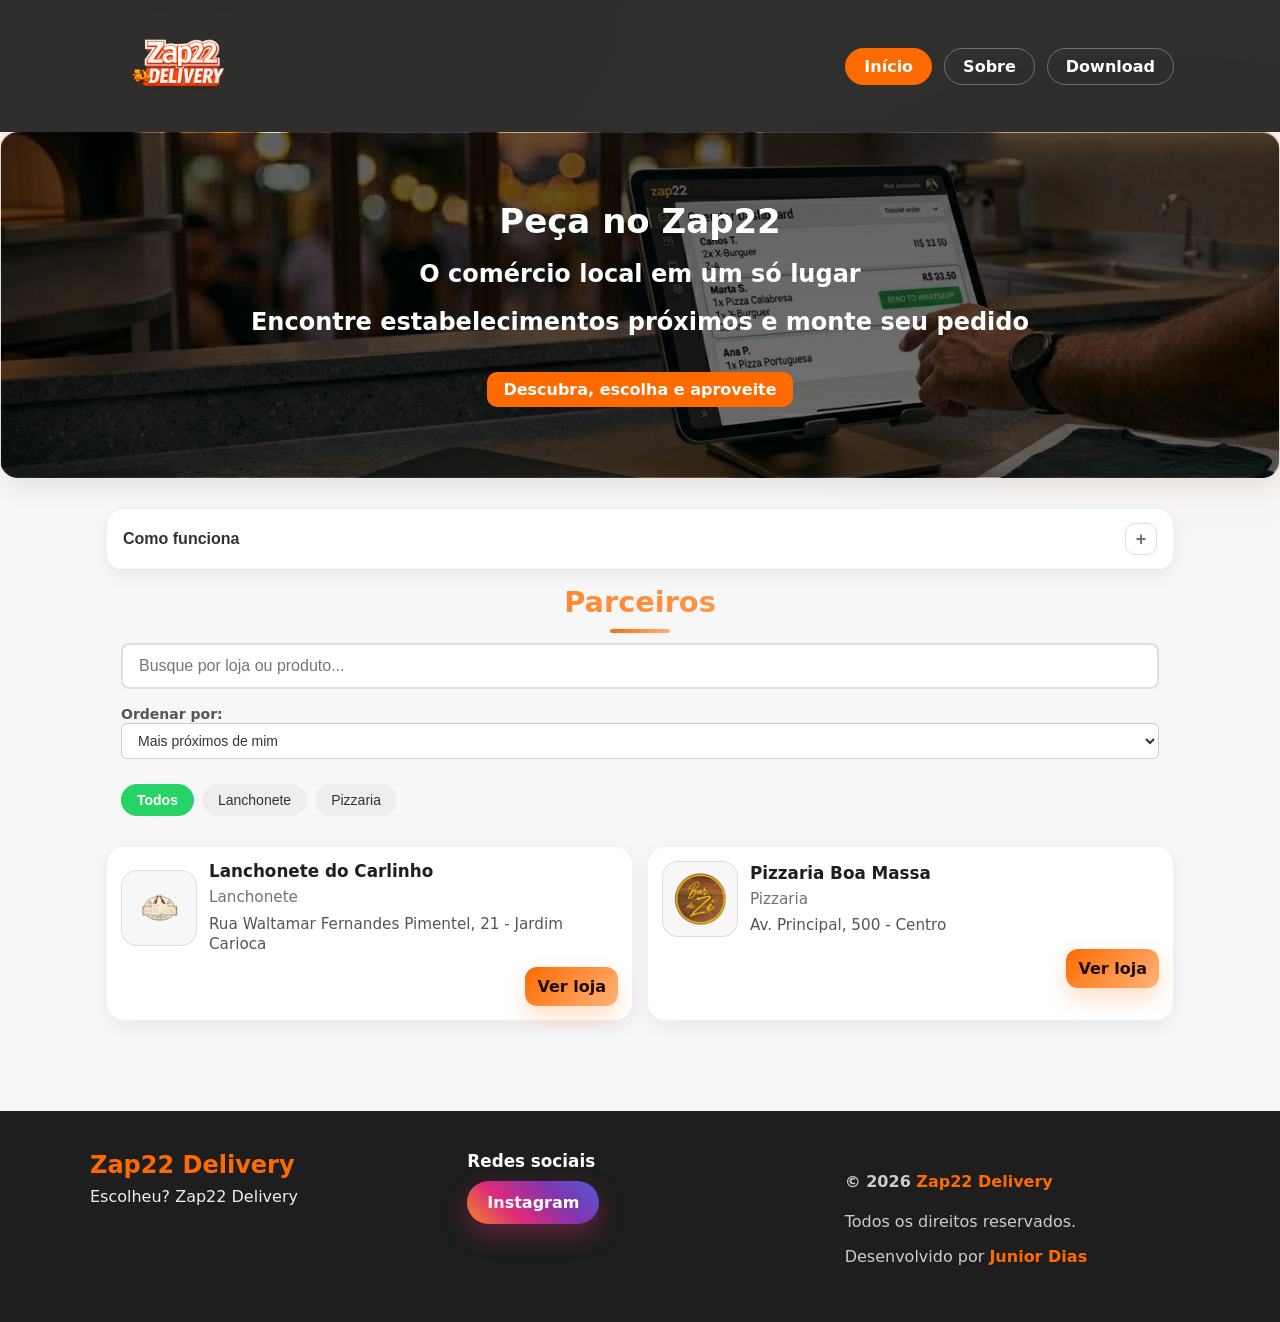
==== commit 08e72cc8: "Add files via upload" ====
--- a/index.html
+++ b/index.html
@@ -2,128 +2,135 @@
 <html lang="pt-br">
 <head>
   <meta charset="utf-8" />
+  <meta name="google-site-verification" content="google9053e3eb995e0f43" />
   <meta name="viewport" content="width=device-width,initial-scale=1" />
   <title>Zap22 • Delivery</title>
+
+  <meta name="description" content="Zap22 Delivery - Conexão direta entre clientes e comércios locais em Campos. Faça seu pedido pelo WhatsApp de forma simples, rápida e sem taxas abusivas.">
+  <meta name="author" content="Junior Dias">
+
+  <meta property="og:type" content="website">
+  <meta property="og:url" content="https://zap22.vercel.app/">
+  <meta property="og:title" content="Zap22 Delivery • Escolheu? Pediu!">
+  <meta property="og:description" content="O ponto de encontro do comércio local em Campos dos Goytacazes. Peça direto no WhatsApp dos melhores estabelecimentos.">
+  <meta property="og:image" content="https://zap22.vercel.app/img/op.png">
+  <meta property="og:image:width" content="1024">
+  <meta property="og:image:height" content="630">
+
+  <meta property="twitter:card" content="summary_large_image">
+  <meta property="twitter:url" content="https://zap22.vercel.app/">
+  <meta property="twitter:title" content="Zap22 Delivery • Escolheu? Pediu!">
+  <meta property="twitter:image" content="https://zap22.vercel.app/img/op.png">
+
+  <link rel="icon" type="image/png" href="img/logo.png">
   <link rel="stylesheet" href="assets/style.css" />
-  <meta name="description" content="Zap22 Delivery - O ponto de encontro das bebidas em Campos. Peça direto no WhatsApp dos melhores comércios locais.">
-<meta name="author" content="Junior Dias">
-
-<meta property="og:type" content="website">
-<meta property="og:url" content="https://zap22.vercel.app/">
-<meta property="og:title" content="Zap22 Delivery • Escolheu? Pediu! 🍻">
-<meta property="og:description" content="Encontre bares e distribuidoras em Campos dos Goytacazes e peça sem intermediários.">
-<meta property="og:image" content="https://zap22.vercel.app/img/op.png">
-<meta property="og:image:width" content="1024">
-<meta property="og:image:height" content="630">
-<meta property="og:image:type" content="image/png">
-
-<meta property="twitter:card" content="summary_large_image">
-<meta property="twitter:url" content="https://zap22.vercel.app/">
-<meta property="twitter:title" content="Zap22 Delivery • Escolheu? Pediu! 🍻">
-<meta property="twitter:description" content="Bebidas geladas e comércios locais em um só lugar. Direto pelo Zap!">
-<meta property="twitter:image" content="https://zap22.vercel.app/img/op.png">
-
-<link rel="icon" type="image/png" href="img/logo.png">
 </head>
 <body>
+  
   <div class="topbar">
     <div class="container header">
       <a class="brand" href="index.html">
-  <img class="brand-logo" src="/img/logo.png" alt="Zap22" />
-</a>
-     <nav class="nav">
-  <a href="index.html" class="nav-btn active">Início</a>
-  <a href="sobre.html" class="nav-btn">Sobre</a>
-  <a href="download.html" class="nav-btn">Download</a>
-</nav>
+        <img class="brand-logo" src="/img/logo.png" alt="Zap22" />
+      </a>
+      <nav class="nav">
+        <a href="index.html" class="nav-btn active">Início</a>
+        <a href="sobre.html" class="nav-btn">Sobre</a>
+        <a href="download.html" class="nav-btn">Download</a>
+      </nav>
     </div>
   </div>
 
- <section class="hero hero-bg">
-  <div class="hero-overlay"></div>
+  <section class="hero hero-bg">
+    <div class="hero-overlay"></div>
+    <div class="hero-content">
+      <h1>Peça no Zap22</h1>
+      <h2>O comércio local em um só lugar</h2>
+      <h2>Encontre estabelecimentos próximos e monte seu pedido</h2>
+      <span>Descubra, escolha e aproveite</span>
+    </div>
+  </section>
 
-  <div class="hero-content">
-    <h1>Peça no zap22</h1>
-    <h2>Bebidas em um só lugar</h2>
-    <h2>Encontre bares próximos e escolha o que você quer</h2>
-    <span>Descubra, escolha e aproveite 🍻</span>
+  <div class="spacer"></div>
 
-   
-    </div>
+  <div class="container">
+    <section id="como-funciona" class="accordion card">
+      <button class="accordion-btn" type="button" aria-expanded="false" aria-controls="como-panel">
+        <span class="accordion-title">Como funciona</span>
+        <span class="accordion-icon" aria-hidden="true">+</span>
+      </button>
 
-</section>
-
-    <div class="spacer"></div>
-
-    <section id="como-funciona" class="accordion card">
-  <button class="accordion-btn" type="button" aria-expanded="false" aria-controls="como-panel">
-    <span class="accordion-title">Como funciona</span>
-    <span class="accordion-icon" aria-hidden="true">+</span>
-  </button>
-
-  <div id="como-panel" class="accordion-panel" hidden>
-    <ul class="accordion-list">
-      <li>Abra uma loja parceira.</li>
-      <li>Escolha seu bairro (taxa muda).</li>
-      <li>Adicione produtos ao carrinho.</li>
-      <li>Finalize: mensagem pronta no WhatsApp do parceiro.</li>
-      <li>Rápido, prático, sem cadastro ou login</li>
-    </ul>
-  </div>
-</section>
-
-    <section id="parceiros">
-      <div class="row" style="align-items:center; justify-content:flex-end;">
-  <span class="badge" id="countBadge">Carregando...</span>
-</div>
-
-<h2 class="section-title">Parceiros</h2>
-      <div class="spacer"></div>
-
-      <div id="storesGrid" class="grid"></div>
+      <div id="como-panel" class="accordion-panel" hidden>
+        <ul class="accordion-list">
+          <li>Abra uma loja parceira no catálogo abaixo.</li>
+          <li>Selecione o seu bairro para atualizar a taxa de entrega.</li>
+          <li>Adicione os produtos desejados ao seu carrinho de compras.</li>
+          <li>Finalize para enviar a mensagem formatada direto ao WhatsApp do parceiro.</li>
+          <li>Processo rápido e prático, sem necessidade de cadastro ou login.</li>
+        </ul>
+      </div>
     </section>
 
     <div class="spacer"></div>
 
-      <footer id="footer">
-  <div class="footer-container">
-    <div class="footer-brand">
-      <h3>Zap22 Delivery</h3>
-      <span class="footer-slogan">Escolheu? Zap22 Delivery 🍻</span>
+    <section id="parceiros-section">
+      <h2 class="section-title">Parceiros</h2>
+      
+      <div class="search-container">
+        <input type="text" id="searchInput" placeholder="Busque por loja ou produto...">
+
+        <div style="margin-bottom: 15px;">
+          <label for="sortOrder" style="font-size: 14px; font-weight: bold; color: #555;">Ordenar por:</label>
+          <select id="sortOrder">
+            <option value="prox">Mais próximos de mim</option>
+            <option value="az">Nome (A-Z)</option>
+            <option value="za">Nome (Z-A)</option>
+          </select>
+        </div>
+
+        <div id="categoryContainer"></div>
+      </div>
+
+      <div id="storesGrid" class="grid"></div>
+    </section>
+  </div>
+
+  <div class="spacer"></div>
+
+  <footer id="footer">
+    <div class="footer-container">
+      <div class="footer-brand">
+        <h3>Zap22 Delivery</h3>
+        <span class="footer-slogan">Escolheu? Zap22 Delivery</span>
+      </div>
+
+      <div class="footer-links">
+        <h4>Redes sociais</h4>
+        <a href="https://www.instagram.com/zap22delivery/" target="_blank" rel="noopener noreferrer" aria-label="Instagram Zap22">
+          Instagram
+        </a>
+      </div>
+
+      <div class="footer-copy">
+        <h4>
+          © <span id="ano-footer"></span> 
+          <a href="mailto:zap22delivery@gmail.com">
+            Zap22 Delivery
+          </a>
+        </h4>
+
+        <p>Todos os direitos reservados.</p>
+
+        <p class="footer-dev">
+          Desenvolvido por 
+          <a href="mailto:jrdias32@gmail.com">Junior Dias</a>
+        </p>
+      </div>
     </div>
-
-    <div class="footer-links">
-      <h4>Redes sociais</h4>
-      <a
-        href="https://www.instagram.com/zap22delivery/"
-        target="_blank"
-        rel="noopener noreferrer"
-        aria-label="Instagram Zap22"
-      >
-        Instagram
-      </a>
-    </div>
-
-    <div class="footer-copy">
-  <h4>
-    © <span id="ano-footer"></span> 
-    <a href="mailto:zap22delivery@gmail.com">
-      Zap22 Delivery
-    </a>
-  </h4>
-
-  <p>Todos os direitos reservados.</p>
-
-  <p class="footer-dev">
-    Desenvolvido por 
-    <a href="mailto:jrdias32@gmail.com">Junior Dias</a>
-  </p>
-</div>
-  </div>
-</footer>
+  </footer>
 
   <script src="assets/app.js"></script>
   <script>
+    // Inicializa a renderização e filtros da página inicial
     Zap22.renderHome();
   </script>
 </body>
--- a/assets/style.css
+++ b/assets/style.css
@@ -179,7 +179,7 @@
   box-shadow: var(--shadow);
 
   /* imagem */
-  background-image: url("../img/hero.png");
+  background-image: url("/img/hero.png");
   background-size: cover;
   background-position: center 50%;
   background-repeat: no-repeat;
@@ -351,7 +351,81 @@
   min-height: 90px;
   resize: vertical
 }
-
+/* ---------- Container da Busca e Filtros ---------- */
+.search-container {
+  width: 100%;
+  max-width: 1200px; /* Alinhe com a largura máxima do seu grid */
+  margin: 0 auto 20px auto;
+  padding: 0 15px;
+  box-sizing: border-box;
+}
+
+/* Campo de Entrada de Texto */
+#searchInput {
+  width: 100%;
+  padding: 12px 16px;
+  border: 2px solid #e0e0e0;
+  border-radius: 8px;
+  font-size: 16px;
+  margin-bottom: 15px;
+  outline: none;
+  box-sizing: border-box;
+  transition: border-color 0.2s;
+}
+
+#searchInput:focus {
+  border-color: #25d366; /* Verde WhatsApp padrão do Zap22 */
+}
+
+/* Select de Ordenação */
+#sortOrder {
+  padding: 8px 12px;
+  border: 1px solid #ccc;
+  border-radius: 6px;
+  background-color: #fff;
+  font-size: 14px;
+  color: #333;
+  outline: none;
+  cursor: pointer;
+}
+
+/* Container dos Chips de Categoria */
+#categoryContainer {
+  display: flex;
+  gap: 8px;
+  overflow-x: auto; /* Permite arrastar para o lado no celular */
+  padding: 10px 0;
+  margin-top: 10px;
+  scrollbar-width: none; /* Esconde a barra de rolagem no Firefox */
+}
+
+#categoryContainer::-webkit-scrollbar {
+  display: none; /* Esconde a barra de rolagem no Chrome/Safari */
+}
+
+/* Estilo Individual dos Botões de Categoria */
+.chip {
+  padding: 8px 16px;
+  background-color: #eee;
+  color: #333;
+  border: none;
+  border-radius: 20px;
+  font-size: 14px;
+  cursor: pointer;
+  white-space: nowrap; /* Impede o texto de quebrar linha */
+  transition: background-color 0.2s, color 0.2s;
+}
+
+.chip:hover {
+  background-color: #e0e0e0;
+}
+
+/* Estado Ativo da Categoria Selecionada */
+.chip.active {
+  background-color: #25d366;
+  color: #fff;
+  font-weight: bold;
+}
 /* ===== BOTÕES ===== */
 .btn {
   border: 0;
@@ -715,6 +789,50 @@
 .pill.danger {
   border-color: rgba(239, 68, 68, .28);
   color: #7f1d1d;
+}
+
+/* Espaçamento geral dos blocos do formulário */
+.form-field {
+  display: flex;
+  flex-direction: column;
+  margin-bottom: 16px;
+}
+
+.form-field label {
+  margin-bottom: 6px;
+  font-weight: 600;
+}
+
+/* Container flexível para colocar campos lado a lado */
+.form-group-row {
+  display: flex;
+  flex-wrap: wrap;
+  gap: 16px;
+  margin-bottom: 16px;
+}
+
+.form-group-row .form-field {
+  margin-bottom: 0; /* Reseta a margem para usar o gap do container */
+}
+
+/* Proporções dos campos */
+.flex-1 { flex: 1; min-width: 140px; }
+.flex-2 { flex: 2; min-width: 200px; }
+.flex-3 { flex: 3; min-width: 220px; }
+
+/* Estilização básica para o Textarea se igualar aos inputs */
+textarea.input {
+  resize: vertical;
+  font-family: inherit;
+}
+
+.checkout-actions {
+  margin-top: 24px;
+}
+
+.text-center {
+  text-align: center;
+  margin-top: 10px;
 }
 
 /* ===== PÁGINA SOBRE ===== */
@@ -1138,4 +1256,15 @@
 input, select, textarea{
   width:100%;
   max-width:100%;
+}
+
+/* Styling para as observações individuais dos lanches no carrinho */
+.cart-item .small {
+  margin-top: 4px;
+  font-size: 0.85rem;
+  color: #ff5722; /* Cor de destaque para o chapeiro bater o olho e ver a mudança */
+  font-style: italic;
+  line-height: 1.3;
+  padding-left: 4px;
+  border-left: 2px solid #ff5722; /* Uma barrinha lateral para dar um charme profissional */
 }
